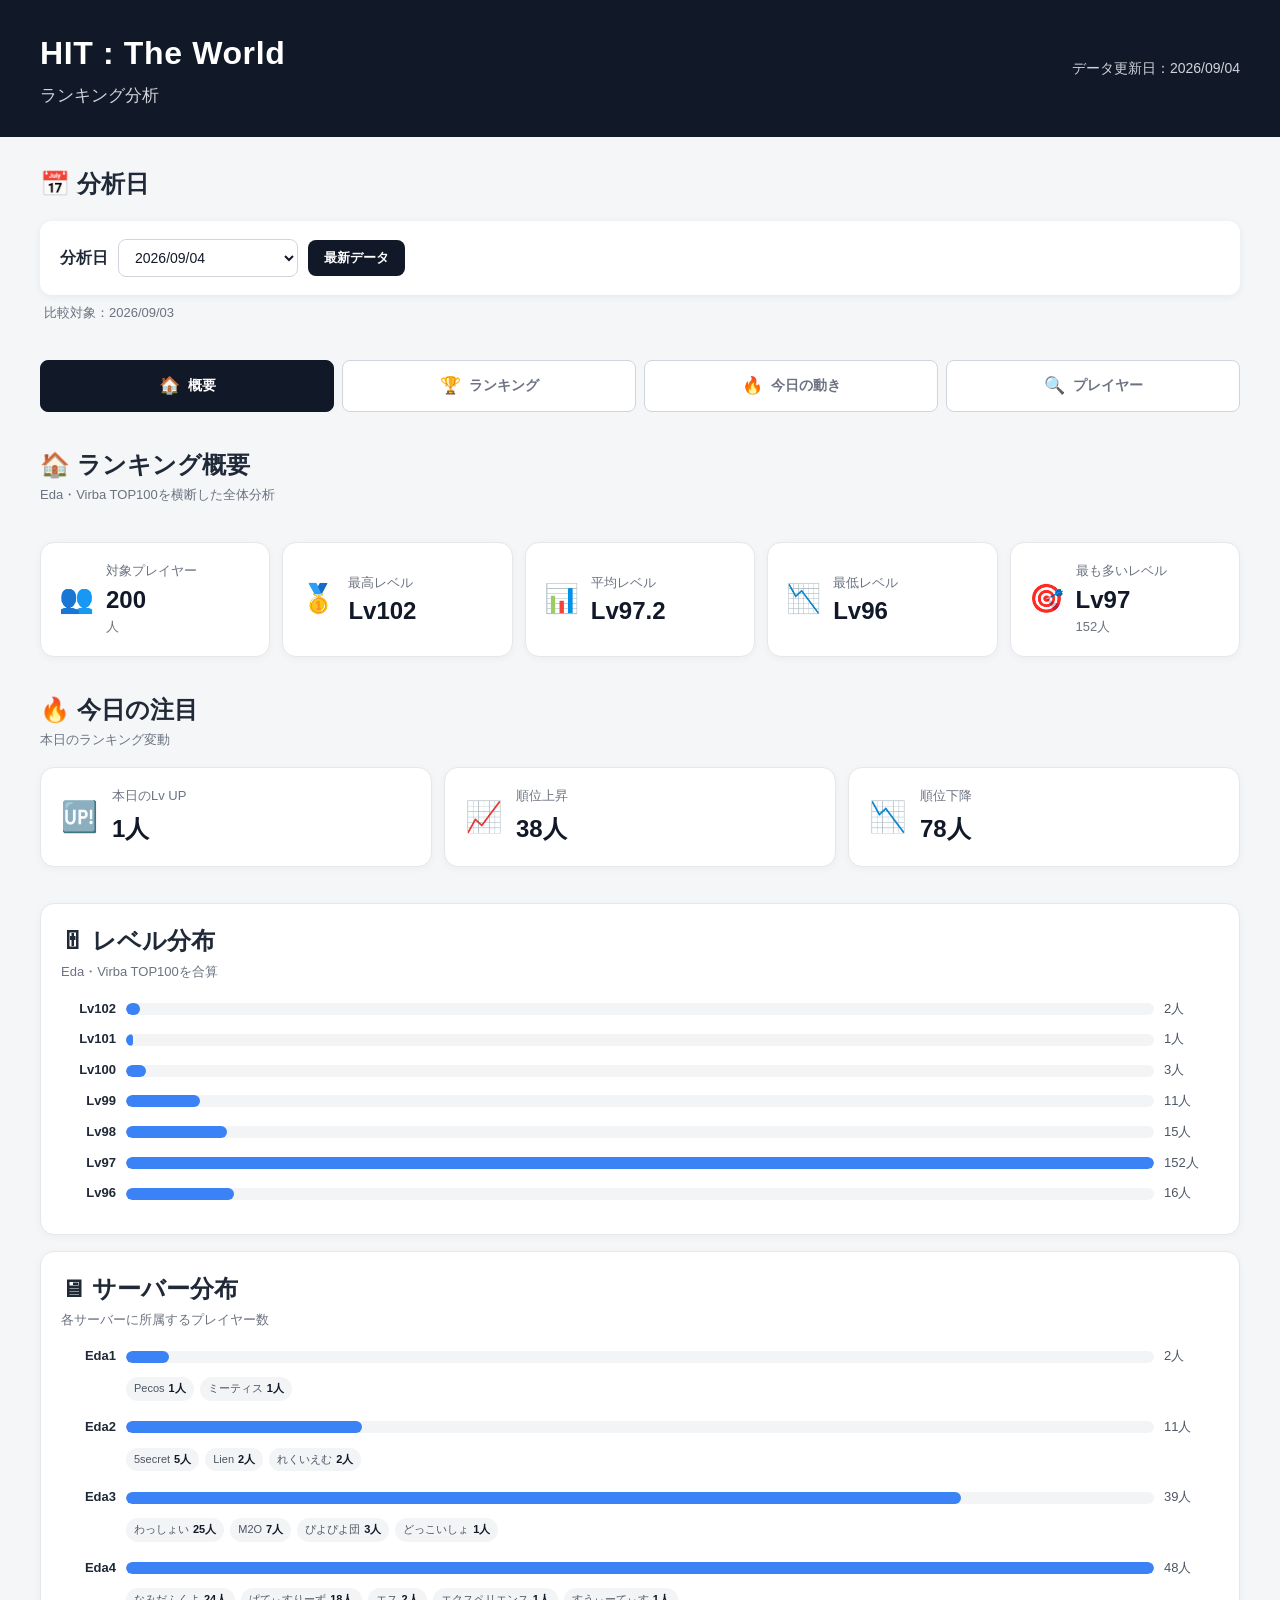
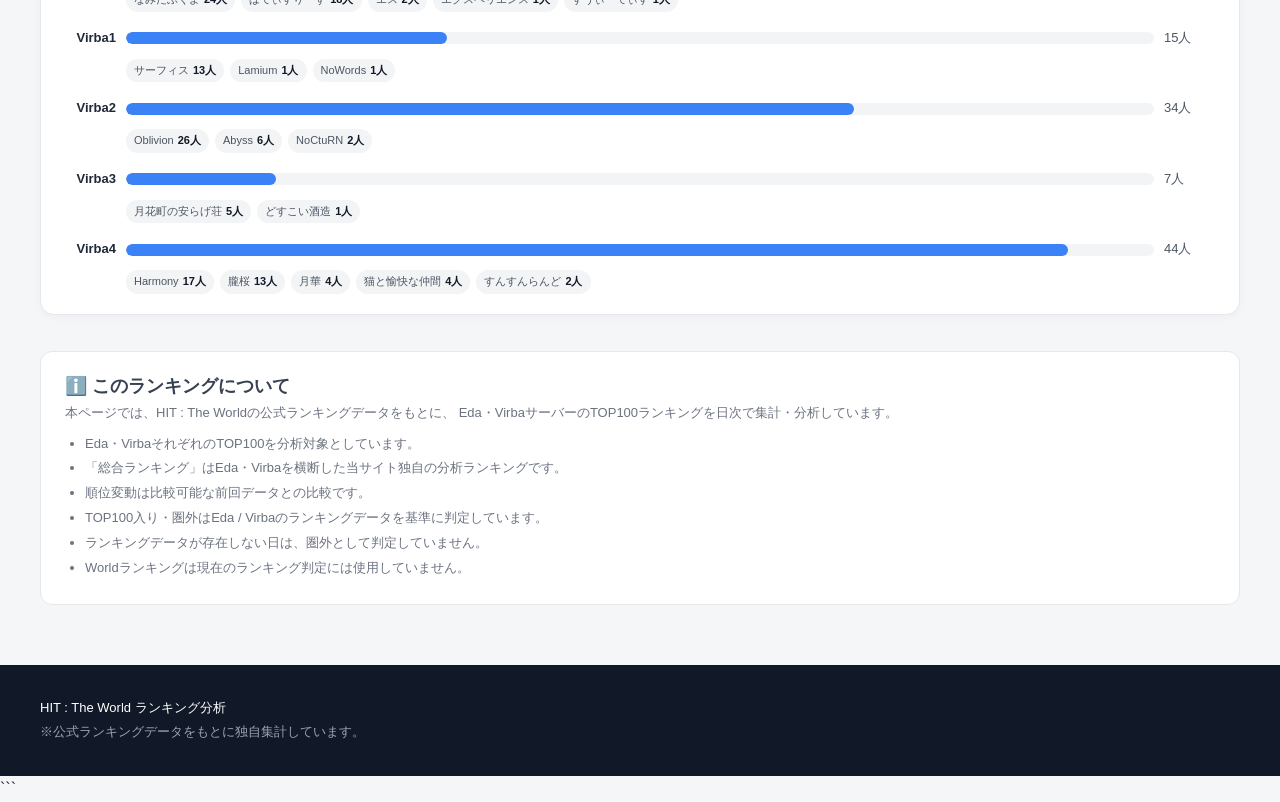
==== web/index.html @ 052e88a3 "Initial commit - HIT Ranking analysis" ====
<!DOCTYPE html>
<html lang="ja">

<head>

    <meta charset="UTF-8">

    <meta
        name="viewport"
        content="width=device-width, initial-scale=1.0"
    >

    <title>
        HIT : The World ランキング分析
    </title>


    <meta
        name="description"
        content="HIT : The WorldのEda・Virbaサーバーランキングを毎日分析。ランキング、順位変動、TOP100入り、圏外、レベルアップ、ギルド変更、プレイヤー履歴などを確認できます。"
    >


    <meta
        name="theme-color"
        content="#111827"
    >


    <link
        rel="stylesheet"
        href="style.css?v=8"
    >

</head>


<body>


<!-- =========================================================
     HEADER
========================================================= -->

<header class="site-header">

    <div class="container">

        <div class="header-title">

            <div>

                <h1>
                    HIT : The World
                </h1>

                <p>
                    ランキング分析
                </p>

            </div>

        </div>


        <div class="header-info">

            <span id="update-date">
                データ読み込み中...
            </span>

        </div>

    </div>

</header>



<!-- =========================================================
     MAIN
========================================================= -->

<main class="container">


    <!-- =====================================================
         DATE SELECTOR
    ====================================================== -->

    <section class="date-section">

        <div class="section-heading">

            <div>

                <h2>
                    📅 分析日
                </h2>

            </div>

        </div>


        <div class="date-selector">

            <label for="history-date">
                分析日
            </label>


            <select
                id="history-date"
            >

                <option value="">
                    読み込み中...
                </option>

            </select>


            <button
                id="latest-button"
                type="button"
            >
                最新データ
            </button>

        </div>


        <p
            id="comparison-date"
            class="comparison-date"
        >
            -
        </p>

    </section>



    <!-- =====================================================
         MAIN NAVIGATION
    ====================================================== -->

    <nav
        class="main-tabs"
        aria-label="メインメニュー"
    >

        <button
            type="button"
            class="main-tab active"
            data-page="dashboard"
        >

            <span class="main-tab-icon">
                🏠
            </span>

            <span class="main-tab-label">
                概要
            </span>

        </button>


        <button
            type="button"
            class="main-tab"
            data-page="ranking"
        >

            <span class="main-tab-icon">
                🏆
            </span>

            <span class="main-tab-label">
                ランキング
            </span>

        </button>


        <button
            type="button"
            class="main-tab"
            data-page="today"
        >

            <span class="main-tab-icon">
                🔥
            </span>

            <span class="main-tab-label">
                今日の動き
            </span>

        </button>


        <button
            type="button"
            class="main-tab"
            data-page="player"
        >

            <span class="main-tab-icon">
                🔍
            </span>

            <span class="main-tab-label">
                プレイヤー
            </span>

        </button>

    </nav>



    <!-- =====================================================
         PAGE : DASHBOARD
    ====================================================== -->

    <div
        id="page-dashboard"
        class="main-page active"
    >


        <!-- =================================================
             DASHBOARD INTRO
        ================================================== -->

        <section>

            <div class="section-heading">

                <div>

                    <h2>
                        🏠 ランキング概要
                    </h2>

                    <p>
                        Eda・Virba TOP100を横断した全体分析
                    </p>

                </div>

            </div>

        </section>



        <!-- =================================================
             OVERVIEW
        ================================================== -->

        <section>

            <div class="dashboard-overview-grid">


                <div class="dashboard-stat-card">

                    <div class="dashboard-stat-icon">
                        👥
                    </div>


                    <div class="dashboard-stat-info">

                        <div class="dashboard-stat-label">
                            対象プレイヤー
                        </div>


                        <div
                            id="dashboard-player-count"
                            class="dashboard-stat-value"
                        >
                            -
                        </div>


                        <div class="dashboard-stat-unit">
                            人
                        </div>

                    </div>

                </div>



                <div class="dashboard-stat-card">

                    <div class="dashboard-stat-icon">
                        🥇
                    </div>


                    <div class="dashboard-stat-info">

                        <div class="dashboard-stat-label">
                            最高レベル
                        </div>


                        <div
                            id="dashboard-max-level"
                            class="dashboard-stat-value"
                        >
                            -
                        </div>

                    </div>

                </div>



                <div class="dashboard-stat-card">

                    <div class="dashboard-stat-icon">
                        📊
                    </div>


                    <div class="dashboard-stat-info">

                        <div class="dashboard-stat-label">
                            平均レベル
                        </div>


                        <div
                            id="dashboard-average-level"
                            class="dashboard-stat-value"
                        >
                            -
                        </div>

                    </div>

                </div>



                <div class="dashboard-stat-card">

                    <div class="dashboard-stat-icon">
                        📉
                    </div>


                    <div class="dashboard-stat-info">

                        <div class="dashboard-stat-label">
                            最低レベル
                        </div>


                        <div
                            id="dashboard-min-level"
                            class="dashboard-stat-value"
                        >
                            -
                        </div>

                    </div>

                </div>



                <div class="dashboard-stat-card">

                    <div class="dashboard-stat-icon">
                        🎯
                    </div>


                    <div class="dashboard-stat-info">

                        <div class="dashboard-stat-label">
                            最も多いレベル
                        </div>


                        <div
                            id="dashboard-mode-level"
                            class="dashboard-stat-value"
                        >
                            -
                        </div>


                        <div
                            id="dashboard-mode-level-count"
                            class="dashboard-stat-unit"
                        >
                            -
                        </div>

                    </div>

                </div>


            </div>

        </section>



        <!-- =================================================
             TODAY HIGHLIGHTS
        ================================================== -->

        <section>

            <div class="section-heading">

                <div>

                    <h2>
                        🔥 今日の注目
                    </h2>

                    <p>
                        本日のランキング変動
                    </p>

                </div>

            </div>


            <div
                id="dashboard-highlights"
                class="dashboard-highlights"
            >

                <div class="loading">
                    データ読み込み中...
                </div>

            </div>

        </section>



        <!-- =================================================
             DASHBOARD ANALYSIS GRID
        ================================================== -->

        <section>

            <div class="dashboard-analysis-grid">


                <!-- =========================================
                     LEVEL DISTRIBUTION
                ========================================== -->

                <div class="dashboard-analysis-card">

                    <div class="section-heading">

                        <div>

                            <h2>
                                🎚 レベル分布
                            </h2>

                            <p>
                                Eda・Virba TOP100を合算
                            </p>

                        </div>

                    </div>


                    <div
                        id="dashboard-level-distribution"
                        class="dashboard-distribution"
                    >

                        <div class="loading">
                            データ読み込み中...
                        </div>

                    </div>

                </div>



                <!-- =========================================
                     SERVER DISTRIBUTION
                ========================================== -->

                <div class="dashboard-analysis-card">

                    <div class="section-heading">

                        <div>

                            <h2>
                                🖥 サーバー分布
                            </h2>

                            <p>
                                各サーバーに所属するプレイヤー数
                            </p>

                        </div>

                    </div>


                    <div
                        id="dashboard-server-distribution"
                        class="dashboard-distribution"
                    >

                        <div class="loading">
                            データ読み込み中...
                        </div>

                    </div>

                </div>


            </div>

        </section>





        <!-- =================================================
             ABOUT
        ================================================== -->

        <section>

            <div class="information-panel">

                <h2>
                    ℹ️ このランキングについて
                </h2>


                <p>
                    本ページでは、HIT : The Worldの公式ランキングデータをもとに、
                    Eda・VirbaサーバーのTOP100ランキングを日次で集計・分析しています。
                </p>


                <ul>

                    <li>
                        Eda・VirbaそれぞれのTOP100を分析対象としています。
                    </li>


                    <li>
                        「総合ランキング」はEda・Virbaを横断した当サイト独自の分析ランキングです。
                    </li>


                    <li>
                        順位変動は比較可能な前回データとの比較です。
                    </li>


                    <li>
                        TOP100入り・圏外はEda / Virbaのランキングデータを基準に判定しています。
                    </li>


                    <li>
                        ランキングデータが存在しない日は、圏外として判定していません。
                    </li>


                    <li>
                        Worldランキングは現在のランキング判定には使用していません。
                    </li>

                </ul>

            </div>

        </section>


    </div>
    <!-- /page-dashboard -->



    <!-- =====================================================
         PAGE : RANKING
    ====================================================== -->

    <div
        id="page-ranking"
        class="main-page"
    >


        <!-- TITLE -->

        <section>

            <div class="section-heading">

                <div>

                    <h2>
                        🏆 ランキング
                    </h2>


                    <p>
                        Eda・Virbaのランキングを比較・分析
                    </p>

                </div>

            </div>

        </section>



        <!-- RANKING TABS -->

        <section>

            <div class="ranking-tabs">

                <div class="ranking-tab-row ranking-tab-row-main">

                    <button
                        class="ranking-tab active"
                        data-group="Combined"
                    >
                        総合
                    </button>

                    <button
                        class="ranking-tab"
                        data-group="Eda"
                    >
                        Eda
                    </button>

                    <button
                        class="ranking-tab"
                        data-group="Virba"
                    >
                        Virba
                    </button>

                </div>


                <div class="ranking-tab-row">

                    <button
                        class="ranking-tab"
                        data-group="Eda1"
                    >
                        Eda1
                    </button>

                    <button
                        class="ranking-tab"
                        data-group="Eda2"
                    >
                        Eda2
                    </button>

                    <button
                        class="ranking-tab"
                        data-group="Eda3"
                    >
                        Eda3
                    </button>

                    <button
                        class="ranking-tab"
                        data-group="Eda4"
                    >
                        Eda4
                    </button>

                </div>


                <div class="ranking-tab-row">

                    <button
                        class="ranking-tab"
                        data-group="Virba1"
                    >
                        Virba1
                    </button>

                    <button
                        class="ranking-tab"
                        data-group="Virba2"
                    >
                        Virba2
                    </button>

                    <button
                        class="ranking-tab"
                        data-group="Virba3"
                    >
                        Virba3
                    </button>

                    <button
                        class="ranking-tab"
                        data-group="Virba4"
                    >
                        Virba4
                    </button>

                </div>

            </div>

        </section>



        <!-- DESCRIPTION -->

        <section>

            <div
                id="combined-ranking-description"
                class="ranking-description"
            >

                <p>
                    Eda・VirbaのTOP100を合算した、
                    このサイト独自の分析ランキングです。
                </p>


                <p class="ranking-note">
                    ※公式ランキングの総合順位ではありません。
                </p>

            </div>

        </section>



        <!-- RANKING TABLE -->

        <section>

            <div class="panel ranking-panel">


                <div class="ranking-header">

                    <div>

                        <strong id="ranking-group-name">
                            総合
                        </strong>


                        <span>
                            TOP200
                        </span>

                    </div>


                    <div id="ranking-total">
                        200人
                    </div>

                </div>



                <div
                    id="current-ranking-list"
                    class="ranking-list"
                >

                    <div class="loading">
                        データ読み込み中...
                    </div>

                </div>


            </div>

        </section>


    </div>
    <!-- /page-ranking -->



    <!-- =====================================================
         PAGE : TODAY
    ====================================================== -->

    <div
        id="page-today"
        class="main-page"
    >


        <!-- TITLE -->

        <section>

            <div class="section-heading">

                <div>

                    <h2>
                        🔥 今日の動き
                    </h2>


                    <p>
                        前回の比較可能なランキングから変化したプレイヤー
                    </p>

                </div>

            </div>

        </section>



        <!-- TODAY FILTER -->

        <section>

            <div class="ranking-tabs today-filter-section">


                <!-- ALL / EDA / VIRBA -->

                <div class="ranking-tab-row today-filter-row">

                    <button
                        type="button"
                        class="today-filter active"
                        data-today-group="All"
                    >
                        すべて
                    </button>

                    <button
                        type="button"
                        class="today-filter"
                        data-today-group="Eda"
                    >
                        Eda
                    </button>

                    <button
                        type="button"
                        class="today-filter"
                        data-today-group="Virba"
                    >
                        Virba
                    </button>

                </div>


                <!-- EDA1 - EDA4 -->

                <div class="ranking-tab-row today-filter-row">

                    <button
                        type="button"
                        class="today-filter"
                        data-today-group="Eda1"
                    >
                        Eda1
                    </button>

                    <button
                        type="button"
                        class="today-filter"
                        data-today-group="Eda2"
                    >
                        Eda2
                    </button>

                    <button
                        type="button"
                        class="today-filter"
                        data-today-group="Eda3"
                    >
                        Eda3
                    </button>

                    <button
                        type="button"
                        class="today-filter"
                        data-today-group="Eda4"
                    >
                        Eda4
                    </button>

                </div>


                <!-- VIRBA1 - VIRBA4 -->

                <div class="ranking-tab-row today-filter-row">

                    <button
                        type="button"
                        class="today-filter"
                        data-today-group="Virba1"
                    >
                        Virba1
                    </button>

                    <button
                        type="button"
                        class="today-filter"
                        data-today-group="Virba2"
                    >
                        Virba2
                    </button>

                    <button
                        type="button"
                        class="today-filter"
                        data-today-group="Virba3"
                    >
                        Virba3
                    </button>

                    <button
                        type="button"
                        class="today-filter"
                        data-today-group="Virba4"
                    >
                        Virba4
                    </button>

                </div>


            </div>

        </section>



        <!-- EVENT SUMMARY -->

        <section>

            <div class="event-cards">


                <!-- TOP100 ENTRY -->

                <div class="event-card event-entry">

                    <div class="event-icon">
                        🆕
                    </div>


                    <div class="event-info">

                        <div class="event-label">
                            TOP100入り
                        </div>


                        <div
                            class="event-value"
                            id="event-entry"
                        >
                            -
                        </div>


                        <div class="event-unit">
                            人
                        </div>

                    </div>

                </div>



                <!-- TOP100 EXIT -->

                <div class="event-card event-exit">

                    <div class="event-icon">
                        🚪
                    </div>


                    <div class="event-info">

                        <div class="event-label">
                            圏外
                        </div>


                        <div
                            class="event-value"
                            id="event-exit"
                        >
                            -
                        </div>


                        <div class="event-unit">
                            人
                        </div>

                    </div>

                </div>



                <!-- RANK UP -->

                <div class="event-card event-rank-up">

                    <div class="event-icon">
                        📈
                    </div>


                    <div class="event-info">

                        <div class="event-label">
                            順位上昇
                        </div>


                        <div
                            class="event-value"
                            id="event-rank-up"
                        >
                            -
                        </div>


                        <div class="event-unit">
                            人
                        </div>

                    </div>

                </div>



                <!-- RANK DOWN -->

                <div class="event-card event-rank-down">

                    <div class="event-icon">
                        📉
                    </div>


                    <div class="event-info">

                        <div class="event-label">
                            順位下降
                        </div>


                        <div
                            class="event-value"
                            id="event-rank-down"
                        >
                            -
                        </div>


                        <div class="event-unit">
                            人
                        </div>

                    </div>

                </div>



                <!-- LEVEL UP -->

                <div class="event-card event-level-up">

                    <div class="event-icon">
                        🆙
                    </div>


                    <div class="event-info">

                        <div class="event-label">
                            レベルアップ
                        </div>


                        <div
                            class="event-value"
                            id="event-level-up"
                        >
                            -
                        </div>


                        <div class="event-unit">
                            人
                        </div>

                    </div>

                </div>



                <!-- GUILD CHANGE -->

                <div class="event-card event-guild">

                    <div class="event-icon">
                        ⚔️
                    </div>


                    <div class="event-info">

                        <div class="event-label">
                            ギルド変更
                        </div>


                        <div
                            class="event-value"
                            id="event-guild-change"
                        >
                            -
                        </div>


                        <div class="event-unit">
                            人
                        </div>

                    </div>

                </div>


            </div>

        </section>



        <!-- RANK UP / DOWN -->

        <section>

            <div class="two-column">


                <!-- RANK UP -->

                <div>

                    <div class="section-heading section-heading-with-badge">

                        <div>

                            <h2>
                                📈 急上昇ランキング
                            </h2>


                            <p>
                                本日の順位上昇幅 TOP10
                            </p>

                        </div>


                        <span class="section-badge badge-up">
                            RANK UP
                        </span>

                    </div>


                    <div class="panel">

                        <div
                            id="rank-up-list"
                            class="change-list"
                        >

                            <div class="loading">
                                データ読み込み中...
                            </div>

                        </div>

                    </div>

                </div>



                <!-- RANK DOWN -->

                <div>

                    <div class="section-heading section-heading-with-badge">

                        <div>

                            <h2>
                                📉 急下降ランキング
                            </h2>


                            <p>
                                本日の順位下降幅 TOP10
                            </p>

                        </div>


                        <span class="section-badge badge-down">
                            RANK DOWN
                        </span>

                    </div>


                    <div class="panel">

                        <div
                            id="rank-down-list"
                            class="change-list"
                        >

                            <div class="loading">
                                データ読み込み中...
                            </div>

                        </div>

                    </div>

                </div>


            </div>

        </section>



        <!-- ENTRY / EXIT -->

        <section>

            <div class="two-column">


                <!-- ENTRY -->

                <div>

                    <div class="section-heading section-heading-with-badge">

                        <div>

                            <h2>
                                🆕 TOP100入り
                            </h2>


                            <p>
                                新しくTOP100に入ったプレイヤー
                            </p>

                        </div>


                        <span class="section-badge badge-entry">
                            ENTRY
                        </span>

                    </div>


                    <div class="panel">

                        <div
                            id="entry-list"
                            class="compact-list"
                        >

                            <div class="loading">
                                データ読み込み中...
                            </div>

                        </div>

                    </div>

                </div>



                <!-- EXIT -->

                <div>

                    <div class="section-heading section-heading-with-badge">

                        <div>

                            <h2>
                                🚪 TOP100圏外
                            </h2>


                            <p>
                                TOP100から圏外になったプレイヤー
                            </p>

                        </div>


                        <span class="section-badge badge-exit">
                            OUT
                        </span>

                    </div>


                    <div class="panel">

                        <div
                            id="exit-list"
                            class="compact-list"
                        >

                            <div class="loading">
                                データ読み込み中...
                            </div>

                        </div>

                    </div>

                </div>


            </div>

        </section>



        <!-- LEVEL UP -->

        <section>

            <div class="section-heading section-heading-with-badge">

                <div>

                    <h2>
                        🆙 本日のLv UP
                    </h2>


                    <p>
                        TOP100ランキング内でレベルアップしたプレイヤー
                    </p>

                </div>


                <span class="section-badge badge-level">
                    LEVEL UP
                </span>

            </div>


            <div class="panel">

                <div
                    id="level-up-list"
                    class="level-change-list"
                >

                    <div class="loading">
                        データ読み込み中...
                    </div>

                </div>

            </div>

        </section>


    </div>
    <!-- /page-today -->



    <!-- =====================================================
         PAGE : PLAYER
    ====================================================== -->

    <div
        id="page-player"
        class="main-page"
    >


        <!-- SEARCH -->

        <section>

            <div class="section-heading">

                <div>

                    <h2>
                        🔍 プレイヤー検索
                    </h2>


                    <p>
                        キャラクター名からランキング履歴を検索できます
                    </p>

                </div>

            </div>


            <div class="player-search">


                <div class="player-search-box">

                    <input
                        type="text"
                        id="player-search-input"
                        placeholder="キャラクター名を入力..."
                        autocomplete="off"
                    >


                    <button
                        type="button"
                        id="player-search-button"
                    >
                        検索
                    </button>

                </div>


                <div
                    id="player-search-results"
                    class="player-search-results"
                ></div>


            </div>

        </section>



        <!-- GUIDE -->

        <section>

            <div class="information-panel">

                <h2>
                    🔎 プレイヤー履歴について
                </h2>


                <p>
                    検索結果のキャラクター名をクリックすると、
                    そのプレイヤーのランキング履歴を確認できます。
                </p>


                <ul>

                    <li>
                        Eda / Virbaそれぞれの順位推移
                    </li>


                    <li>
                        レベル推移
                    </li>


                    <li>
                        サーバー推移
                    </li>


                    <li>
                        ギルド推移
                    </li>


                    <li>
                        TOP100入り・圏外などのイベント履歴
                    </li>

                </ul>

            </div>

        </section>


    </div>
    <!-- /page-player -->


</main>



<!-- =========================================================
     PLAYER DETAIL MODAL
========================================================= -->

<div
    id="player-modal"
    class="player-modal"
    aria-hidden="true"
>


    <!-- Overlay -->

    <div
        id="player-modal-overlay"
        class="player-modal-overlay"
    ></div>



    <!-- Modal -->

    <div class="player-modal-content">


        <button
            type="button"
            id="player-modal-close"
            class="player-modal-close"
            aria-label="閉じる"
        >
            ×
        </button>


        <div id="player-detail">

            <div class="loading">
                データ読み込み中...
            </div>

        </div>


    </div>


</div>



<!-- =========================================================
     FOOTER
========================================================= -->

<footer class="site-footer">

    <div class="container">


        <p>
            HIT : The World ランキング分析
        </p>


        <p class="footer-note">
            ※公式ランキングデータをもとに独自集計しています。
        </p>


    </div>

</footer>



<!-- =========================================================
     SCRIPT
========================================================= -->

<script src="script.js?v=7"></script>

</body>

</html>
```
---- web/style.css ----
/* =========================================================
   HIT : The World
   Ranking Analysis - Ver.4
========================================================= */

* {
    box-sizing: border-box;
}

html {
    scroll-behavior: smooth;
}

body {
    margin: 0;
    font-family:
        "Yu Gothic",
        "Hiragino Kaku Gothic ProN",
        "Meiryo",
        sans-serif;

    background: #f4f6f8;
    color: #1f2937;
    line-height: 1.6;
}


/* =========================================================
   Common
========================================================= */

.container {
    width: min(1200px, calc(100% - 32px));
    margin: 0 auto;
}

section {
    margin: 36px 0;
}

h1,
h2,
h3,
p {
    margin-top: 0;
}

h2 {
    margin-bottom: 4px;
    font-size: 24px;
    line-height: 1.4;
}

h3 {
    margin-bottom: 12px;
}

button,
select {
    font-family: inherit;
}

.loading {
    padding: 30px 10px;
    text-align: center;
    color: #9ca3af;
}


/* =========================================================
   Header
========================================================= */

.site-header {
    background: #111827;
    color: #ffffff;
    padding: 28px 0;
}

.site-header .container {
    display: flex;
    align-items: center;
    justify-content: space-between;
    gap: 20px;
}

.header-title h1 {
    margin: 0;
    font-size: 32px;
    font-weight: 800;
    letter-spacing: 0.02em;
}

.header-title p {
    margin: 3px 0 0;
    font-size: 17px;
    color: #d1d5db;
}

.header-info {
    text-align: right;
    font-size: 14px;
    color: #d1d5db;
}


/* =========================================================
   Section Heading
========================================================= */

.section-heading {
    display: flex;
    align-items: flex-end;
    justify-content: space-between;
    gap: 20px;
    margin-bottom: 16px;
}

.section-heading p {
    margin: 0;
    color: #6b7280;
    font-size: 13px;
}

.section-heading-with-badge {
    align-items: center;
}


/* =========================================================
   Date Selector
========================================================= */

.date-section {
    margin-top: 30px;
}

.date-selector {
    display: flex;
    align-items: center;
    gap: 10px;
    padding: 18px 20px;
    background: #ffffff;
    border-radius: 12px;
    box-shadow: 0 2px 8px rgba(0, 0, 0, 0.06);
}

.date-selector label {
    font-weight: 700;
    white-space: nowrap;
}

.date-selector select {
    min-width: 180px;
    padding: 9px 34px 9px 12px;

    border: 1px solid #d1d5db;
    border-radius: 8px;
    background: #ffffff;
    color: #111827;

    font-size: 14px;
    cursor: pointer;
}

.date-selector select:focus {
    outline: none;
    border-color: #2563eb;
    box-shadow: 0 0 0 3px rgba(37, 99, 235, 0.12);
}

#latest-button {
    padding: 9px 16px;

    border: 0;
    border-radius: 8px;

    background: #111827;
    color: #ffffff;

    font-size: 13px;
    font-weight: 700;

    cursor: pointer;
    transition: opacity 0.15s ease;
}

#latest-button:hover {
    opacity: 0.85;
}

.comparison-date {
    margin: 8px 4px 0;
    color: #6b7280;
    font-size: 13px;
}


/* =========================================================
   Event Cards
========================================================= */

.event-cards {
    display: grid;
    grid-template-columns: repeat(6, 1fr);
    gap: 14px;
}

.event-card {
    display: flex;
    align-items: center;
    gap: 12px;

    min-height: 110px;
    padding: 18px;

    background: #ffffff;
    border-radius: 12px;

    box-shadow: 0 2px 8px rgba(0, 0, 0, 0.06);

    border-top: 4px solid #d1d5db;
}

.event-icon {
    display: flex;
    align-items: center;
    justify-content: center;

    width: 42px;
    height: 42px;

    flex: 0 0 42px;

    border-radius: 50%;
    background: #f3f4f6;

    font-size: 20px;
}

.event-info {
    min-width: 0;
}

.event-label {
    color: #6b7280;
    font-size: 12px;
    font-weight: 600;
}

.event-value {
    margin-top: 2px;
    font-size: 27px;
    font-weight: 800;
    line-height: 1.1;
}

.event-unit {
    margin-top: 2px;
    color: #9ca3af;
    font-size: 11px;
}


/* Event colors */

.event-entry {
    border-top-color: #10b981;
}

.event-entry .event-icon {
    background: #ecfdf5;
}

.event-exit {
    border-top-color: #ef4444;
}

.event-exit .event-icon {
    background: #fef2f2;
}

.event-rank-up {
    border-top-color: #2563eb;
}

.event-rank-up .event-icon {
    background: #eff6ff;
}

.event-rank-down {
    border-top-color: #f97316;
}

.event-rank-down .event-icon {
    background: #fff7ed;
}

.event-level-up {
    border-top-color: #8b5cf6;
}

.event-level-up .event-icon {
    background: #f5f3ff;
}

.event-guild {
    border-top-color: #64748b;
}

.event-guild .event-icon {
    background: #f8fafc;
}


/* =========================================================
   Panel
========================================================= */

.panel {
    background: #ffffff;
    border-radius: 12px;
    padding: 20px;

    box-shadow: 0 2px 8px rgba(0, 0, 0, 0.06);
}


/* =========================================================
   Section Badges
========================================================= */

.section-badge {
    display: inline-flex;
    align-items: center;

    padding: 5px 10px;

    border-radius: 999px;

    font-size: 11px;
    font-weight: 800;
    letter-spacing: 0.04em;

    white-space: nowrap;
}

.badge-up {
    background: #eff6ff;
    color: #2563eb;
}

.badge-down {
    background: #fff7ed;
    color: #ea580c;
}

.badge-entry {
    background: #ecfdf5;
    color: #059669;
}

.badge-exit {
    background: #fef2f2;
    color: #dc2626;
}

.badge-level {
    background: #f5f3ff;
    color: #7c3aed;
}


/* =========================================================
   Rank Change List
========================================================= */

.change-list {
    display: flex;
    flex-direction: column;
}

.change-row {
    display: grid;
    grid-template-columns: 42px 1fr auto;
    align-items: center;
    gap: 14px;

    padding: 11px 4px;

    border-bottom: 1px solid #eef0f2;
}

.change-row:last-child {
    border-bottom: 0;
}

.change-rank {
    display: flex;
    align-items: center;
    justify-content: center;

    width: 32px;
    height: 32px;

    border-radius: 8px;

    background: #f3f4f6;

    font-size: 13px;
    font-weight: 800;
    color: #6b7280;
}

.change-player {
    min-width: 0;
}

.change-character {
    overflow: hidden;
    text-overflow: ellipsis;
    white-space: nowrap;

    font-weight: 700;
}

.change-meta {
    margin-top: 1px;

    color: #9ca3af;
    font-size: 12px;
}

.change-rank-value {
    text-align: right;
    white-space: nowrap;
}

.old-rank {
    color: #9ca3af;
    font-size: 13px;
}

.rank-arrow {
    margin: 0 5px;
    color: #9ca3af;
}

.new-rank {
    font-weight: 800;
}

.rank-difference {
    margin-left: 8px;

    font-size: 13px;
    font-weight: 800;
}

.rank-difference.up {
    color: #2563eb;
}

.rank-difference.down {
    color: #ea580c;
}


/* =========================================================
   Entry / Exit Lists
========================================================= */

.two-column {
    display: grid;
    grid-template-columns: 1fr 1fr;
    gap: 24px;
}

.compact-list {
    display: flex;
    flex-direction: column;
}

.compact-row {
    display: grid;
    grid-template-columns: 34px 1fr auto;
    align-items: center;
    gap: 10px;

    padding: 9px 2px;

    border-bottom: 1px solid #eef0f2;
}

.compact-row:last-child {
    border-bottom: 0;
}

.compact-number {
    font-size: 12px;
    font-weight: 700;
    color: #9ca3af;
}

.compact-character {
    overflow: hidden;
    text-overflow: ellipsis;
    white-space: nowrap;

    font-size: 14px;
    font-weight: 700;
}

.compact-meta {
    color: #6b7280;
    font-size: 12px;
    white-space: nowrap;
}

.first-observation {
    display: inline-block;

    margin-left: 6px;
    padding: 1px 5px;

    border-radius: 4px;

    background: #fef3c7;
    color: #92400e;

    font-size: 10px;
    font-weight: 800;
}


/* =========================================================
   Level Change
========================================================= */

.level-change-list {
    display: flex;
    flex-direction: column;
}

.level-change-row {
    display: grid;
    grid-template-columns: 42px 1fr auto;
    align-items: center;
    gap: 14px;

    padding: 11px 4px;

    border-bottom: 1px solid #eef0f2;
}

.level-change-row:last-child {
    border-bottom: 0;
}

.level-change-number {
    display: flex;
    align-items: center;
    justify-content: center;

    width: 32px;
    height: 32px;

    border-radius: 8px;

    background: #f5f3ff;
    color: #7c3aed;

    font-size: 13px;
    font-weight: 800;
}

.level-change-character {
    font-weight: 700;
}

.level-change-meta {
    color: #9ca3af;
    font-size: 12px;
}

.level-values {
    white-space: nowrap;
    text-align: right;
}

.old-level {
    color: #9ca3af;
}

.level-arrow {
    margin: 0 5px;
    color: #9ca3af;
}

.new-level {
    color: #7c3aed;
    font-weight: 800;
}

.level-difference {
    margin-left: 7px;
    color: #7c3aed;
    font-size: 12px;
    font-weight: 800;
}


/* =========================================================
   Ranking Tabs
========================================================= */

.ranking-tabs {
    display: flex;
    gap: 8px;

    margin-bottom: 12px;
}

.ranking-tab {
    min-width: 130px;

    padding: 11px 20px;

    border: 1px solid #d1d5db;
    border-radius: 8px;

    background: #ffffff;
    color: #6b7280;

    font-size: 14px;
    font-weight: 700;

    cursor: pointer;

    transition:
        background 0.15s ease,
        color 0.15s ease,
        border-color 0.15s ease;
}

.ranking-tab:hover {
    border-color: #9ca3af;
}

.ranking-tab.active {
    border-color: #111827;
    background: #111827;
    color: #ffffff;
}

.ranking-tab span {
    display: inline-block;

    margin-left: 5px;

    font-size: 11px;
    opacity: 0.7;
}


/* =========================================================
   Ranking Panel
========================================================= */

.ranking-panel {
    padding: 0;
    overflow: hidden;
}

.ranking-header {
    display: flex;
    justify-content: space-between;
    align-items: center;

    padding: 16px 20px;

    border-bottom: 1px solid #e5e7eb;

    background: #f9fafb;
}

.ranking-header strong {
    font-size: 18px;
}

.ranking-header span {
    margin-left: 6px;
    color: #9ca3af;
    font-size: 12px;
}

#ranking-total {
    color: #6b7280;
    font-size: 13px;
}


/* Ranking list */

.ranking-list {
    width: 100%;
}

.ranking-row {
    display: grid;

    grid-template-columns:
        52px
        minmax(170px, 1.5fr)
        70px
        90px
        minmax(120px, 1fr)
        minmax(120px, 1fr);

    align-items: center;

    min-height: 54px;

    padding: 0 20px;

    border-bottom: 1px solid #eef0f2;
}

.ranking-row:last-child {
    border-bottom: 0;
}

.ranking-row:hover {
    background: #f9fafb;
}

.ranking-number {
    font-size: 13px;
    font-weight: 800;
    color: #6b7280;
}

.ranking-number.top-three {
    color: #111827;
    font-size: 15px;
}

.ranking-character {
    overflow: hidden;
    text-overflow: ellipsis;
    white-space: nowrap;

    font-weight: 700;
}

.ranking-level {
    font-weight: 700;
}

.ranking-server {
    color: #4b5563;
    font-size: 13px;
}

.ranking-guild {
    overflow: hidden;
    text-overflow: ellipsis;
    white-space: nowrap;

    color: #6b7280;
    font-size: 13px;
}


/* Ranking header row */

.ranking-table-header {
    display: grid;

    grid-template-columns:
        52px
        minmax(170px, 1.5fr)
        70px
        90px
        minmax(120px, 1fr)
        minmax(120px, 1fr);

    padding: 9px 20px;

    background: #f3f4f6;

    color: #6b7280;

    font-size: 11px;
    font-weight: 700;
}

.ranking-table-header > div {
    overflow: hidden;
    text-overflow: ellipsis;
    white-space: nowrap;
}


/* =========================================================
   Statistics
========================================================= */

.stats-block {
    margin-top: 28px;
}

.stats-title {
    margin-bottom: 12px;
}

.stats-title h3 {
    margin: 0;
    font-size: 18px;
}

.stats-two-column {
    display: grid;
    grid-template-columns: 1fr 1fr;
    gap: 24px;
}

.stats-group-title {
    margin-bottom: 16px;

    font-size: 16px;
    font-weight: 800;
}


/* =========================================================
   Distribution
========================================================= */

.distribution-list {
    display: flex;
    flex-direction: column;
}

.distribution-row {
    display: grid;

    grid-template-columns: 60px 1fr 55px;

    align-items: center;

    gap: 10px;

    margin-bottom: 9px;
}

.distribution-row:last-child {
    margin-bottom: 0;
}

.distribution-label {
    font-size: 13px;
    font-weight: 700;
}

.distribution-bar-container {
    height: 22px;

    overflow: hidden;

    border-radius: 4px;

    background: #e5e7eb;
}

.distribution-bar {
    height: 100%;

    border-radius: 4px;

    background: #3b82f6;
}

.distribution-count {
    text-align: right;

    color: #4b5563;

    font-size: 12px;
    font-weight: 700;

    white-space: nowrap;
}


/* Server distribution */

#server-distribution-eda .distribution-bar {
    background: #10b981;
}

#server-distribution-virba .distribution-bar {
    background: #8b5cf6;
}


/* =========================================================
   Guild Distribution
========================================================= */

.guild-list {
    display: flex;
    flex-direction: column;
}

.guild-row {
    display: grid;

    grid-template-columns:
        42px
        minmax(130px, 190px)
        1fr
        60px;

    align-items: center;

    gap: 10px;

    min-height: 44px;

    border-bottom: 1px solid #eef0f2;
}

.guild-row:last-child {
    border-bottom: 0;
}

.guild-rank {
    font-weight: 800;
    color: #6b7280;
}

.guild-name {
    overflow: hidden;
    text-overflow: ellipsis;
    white-space: nowrap;

    font-size: 13px;
    font-weight: 700;
}

.guild-bar-container {
    height: 22px;

    overflow: hidden;

    border-radius: 4px;

    background: #e5e7eb;
}

.guild-bar {
    height: 100%;

    border-radius: 4px;

    background: #8b5cf6;
}

.guild-count {
    text-align: right;

    color: #4b5563;

    font-size: 12px;
    font-weight: 700;

    white-space: nowrap;
}


/* =========================================================
   Information Panel
========================================================= */

.information-panel {
    padding: 22px 24px;

    border: 1px solid #e5e7eb;
    border-radius: 12px;

    background: #ffffff;

    color: #6b7280;

    font-size: 13px;
}

.information-panel h2 {
    color: #374151;
    font-size: 18px;
}

.information-panel p {
    margin-bottom: 10px;
}

.information-panel ul {
    margin: 0;
    padding-left: 20px;
}

.information-panel li {
    margin: 4px 0;
}


/* =========================================================
   Footer
========================================================= */

.site-footer {
    margin-top: 60px;

    padding: 30px 0;

    background: #111827;
    color: #ffffff;

    font-size: 13px;
}

.site-footer p {
    margin: 3px 0;
}

.footer-note {
    color: #9ca3af;
}


/* =========================================================
   Responsive - Tablet
========================================================= */

@media (max-width: 1050px) {

    .event-cards {
        grid-template-columns: repeat(3, 1fr);
    }

    .ranking-row,
    .ranking-table-header {
        grid-template-columns:
            45px
            minmax(150px, 1.5fr)
            60px
            80px
            minmax(100px, 1fr)
            minmax(100px, 1fr);
    }

}


/* =========================================================
   Responsive - Mobile
========================================================= */

@media (max-width: 760px) {

    .container {
        width: min(100% - 20px, 1200px);
    }

    section {
        margin: 28px 0;
    }


    /* Header */

    .site-header {
        padding: 22px 0;
    }

    .site-header .container {
        display: block;
    }

    .header-title h1 {
        font-size: 25px;
    }

    .header-title p {
        font-size: 15px;
    }

    .header-info {
        margin-top: 8px;
        text-align: left;
        font-size: 12px;
    }


    /* Section */

    h2 {
        font-size: 20px;
    }

    .section-heading {
        display: block;
    }

    .section-heading p {
        margin-top: 3px;
    }

    .section-heading-with-badge {
        display: flex;
        align-items: center;
    }


    /* Date */

    .date-selector {
        flex-wrap: wrap;
        padding: 15px;
    }

    .date-selector label {
        width: 100%;
    }

    .date-selector select {
        flex: 1;
        min-width: 0;
    }


    /* Event */

    .event-cards {
        grid-template-columns: repeat(2, 1fr);
        gap: 10px;
    }

    .event-card {
        min-height: 92px;
        padding: 14px;
        gap: 9px;
    }

    .event-icon {
        width: 36px;
        height: 36px;
        flex-basis: 36px;
        font-size: 17px;
    }

    .event-value {
        font-size: 23px;
    }


    /* Two columns */

    .two-column,
    .stats-two-column {
        grid-template-columns: 1fr;
        gap: 24px;
    }


    /* Change rows */

    .change-row {
        grid-template-columns: 34px 1fr;
        gap: 9px;
    }

    .change-rank-value {
        grid-column: 2;
        text-align: left;
        margin-top: -5px;
        padding-bottom: 4px;
    }


    /* Compact list */

    .compact-row {
        grid-template-columns: 28px 1fr;
        gap: 8px;
    }

    .compact-meta {
        grid-column: 2;
    }


    /* Level */

    .level-change-row {
        grid-template-columns: 34px 1fr;
        gap: 9px;
    }

    .level-values {
        grid-column: 2;
        text-align: left;
        margin-top: -5px;
        padding-bottom: 4px;
    }


    /* Ranking tabs */

    .ranking-tabs {
        width: 100%;
    }

    .ranking-tab {
        flex: 1;
        min-width: 0;
    }


    /* Ranking */

    .ranking-header {
        padding: 14px 15px;
    }

    .ranking-table-header {
        display: none;
    }

    .ranking-row {
        grid-template-columns:
            42px
            1fr
            55px;

        gap: 8px;

        padding: 10px 15px;
    }

    .ranking-character {
        grid-column: 2;
    }

    .ranking-level {
        grid-column: 3;
        text-align: right;
    }

    .ranking-server {
        grid-column: 2;
        font-size: 12px;
    }

    .ranking-guild {
        grid-column: 2 / 4;
        font-size: 12px;
    }


    /* Distribution */

    .distribution-row {
        grid-template-columns: 55px 1fr 48px;
    }


    /* Guild */

    .guild-row {
        grid-template-columns:
            32px
            minmax(100px, 130px)
            1fr
            50px;

        gap: 7px;
    }

}


/* =========================================================
   Responsive - Small Mobile
========================================================= */

@media (max-width: 430px) {

    .event-cards {
        grid-template-columns: 1fr 1fr;
    }

    .event-card {
        padding: 12px;
    }

    .event-label {
        font-size: 11px;
    }

    .event-value {
        font-size: 21px;
    }

    .event-icon {
        display: none;
    }

    .panel {
        padding: 15px;
    }

    .ranking-row {
        grid-template-columns:
            36px
            1fr
            50px;
    }

    .ranking-number {
        font-size: 12px;
    }

    .ranking-character {
        font-size: 13px;
    }

    .ranking-server,
    .ranking-guild {
        font-size: 11px;
    }

    .guild-row {
        grid-template-columns:
            28px
            105px
            1fr
            45px;

        font-size: 12px;
    }

}

/* =========================================================
   Ver.5 プレイヤー検索
========================================================= */

.player-search {
    margin-top: 20px;
    margin-bottom: 24px;
    padding: 20px;
    background: #f8fafc;
    border: 1px solid #e2e8f0;
    border-radius: 12px;
}

.player-search-header h3 {
    margin: 0 0 4px;
    font-size: 18px;
}

.player-search-header p {
    margin: 0;
    color: #64748b;
    font-size: 13px;
}

.player-search-box {
    display: flex;
    gap: 10px;
    margin-top: 15px;
}

.player-search-box input {
    flex: 1;
    min-width: 0;
    height: 44px;
    padding: 0 14px;
    border: 1px solid #cbd5e1;
    border-radius: 8px;
    background: #fff;
    font-size: 15px;
    box-sizing: border-box;
}

.player-search-box input:focus {
    outline: none;
    border-color: #64748b;
    box-shadow: 0 0 0 3px rgba(100, 116, 139, 0.12);
}

.player-search-box button {
    height: 44px;
    padding: 0 22px;
    border: none;
    border-radius: 8px;
    background: #334155;
    color: #fff;
    font-weight: 700;
    cursor: pointer;
}

.player-search-box button:hover {
    background: #1e293b;
}

.player-search-results {
    margin-top: 12px;
}

.player-search-result {
    display: flex;
    align-items: center;
    justify-content: space-between;
    gap: 12px;
    padding: 12px 14px;
    margin-top: 8px;
    background: #fff;
    border: 1px solid #e2e8f0;
    border-radius: 8px;
    cursor: pointer;
    transition: 0.15s ease;
}

.player-search-result:hover {
    border-color: #94a3b8;
    background: #f8fafc;
}

.player-search-result-name {
    font-weight: 700;
}

.player-search-result-info {
    color: #64748b;
    font-size: 13px;
}

.player-search-no-result {
    padding: 15px;
    color: #64748b;
    text-align: center;
}

/* =========================================================
   Ver.5 プレイヤー詳細モーダル
========================================================= */

.player-modal {
    display: none;
    position: fixed;
    inset: 0;
    z-index: 1000;
}

.player-modal.is-open {
    display: block;
}

.player-modal-overlay {
    position: absolute;
    inset: 0;
    background: rgba(15, 23, 42, 0.65);
}

.player-modal-content {
    position: relative;
    width: min(900px, calc(100% - 30px));
    max-height: calc(100vh - 40px);
    margin: 20px auto;
    overflow-y: auto;
    background: #fff;
    border-radius: 14px;
    box-shadow: 0 20px 60px rgba(0, 0, 0, 0.25);
}

.player-modal-close {
    position: sticky;
    top: 12px;
    float: right;
    z-index: 2;
    width: 36px;
    height: 36px;
    margin: 12px 12px 0 0;
    border: none;
    border-radius: 50%;
    background: #e2e8f0;
    color: #334155;
    font-size: 24px;
    line-height: 36px;
    cursor: pointer;
}

.player-modal-close:hover {
    background: #cbd5e1;
}

.player-detail {
    padding: 28px;
}

.player-detail-header {
    padding: 10px 45px 20px 10px;
    border-bottom: 1px solid #e2e8f0;
}

.player-detail-name {
    margin: 0;
    font-size: 28px;
}

.player-detail-sub {
    margin-top: 8px;
    color: #64748b;
}

.player-detail-cards {
    display: grid;
    grid-template-columns: repeat(4, 1fr);
    gap: 12px;
    margin-top: 20px;
}

.player-detail-card {
    padding: 15px;
    background: #f8fafc;
    border: 1px solid #e2e8f0;
    border-radius: 10px;
}

.player-detail-card-label {
    font-size: 12px;
    color: #64748b;
}

.player-detail-card-value {
    margin-top: 5px;
    font-size: 18px;
    font-weight: 700;
}

.player-detail-section {
    margin-top: 28px;
}

.player-detail-section h3 {
    margin: 0 0 12px;
    font-size: 18px;
}

.player-history-table {
    width: 100%;
    border-collapse: collapse;
}

.player-history-table th,
.player-history-table td {
    padding: 10px 12px;
    border-bottom: 1px solid #e2e8f0;
    text-align: left;
}

.player-history-table th {
    background: #f8fafc;
    font-size: 13px;
    color: #475569;
}

.player-history-table td {
    font-size: 14px;
}

.player-event {
    display: flex;
    align-items: center;
    gap: 10px;
    padding: 10px 12px;
    border-bottom: 1px solid #e2e8f0;
}

.player-event-date {
    min-width: 90px;
    color: #64748b;
    font-size: 13px;
}

.player-event-label {
    font-weight: 600;
}

.player-event-value {
    margin-left: auto;
    color: #475569;
    font-size: 13px;
}

.player-current-badge {
    display: inline-block;
    padding: 3px 8px;
    border-radius: 999px;
    background: #dcfce7;
    color: #166534;
    font-size: 12px;
    font-weight: 700;
}

.player-inactive-badge {
    display: inline-block;
    padding: 3px 8px;
    border-radius: 999px;
    background: #f1f5f9;
    color: #64748b;
    font-size: 12px;
    font-weight: 700;
}

/* ランキング行をクリック可能にする */
.ranking-row {
    cursor: pointer;
}

.ranking-row:hover {
    background: #f8fafc;
}

@media (max-width: 760px) {

    .player-detail-cards {
        grid-template-columns: repeat(2, 1fr);
    }

    .player-search-box {
        flex-direction: column;
    }

    .player-search-box button {
        width: 100%;
    }

    .player-modal-content {
        width: calc(100% - 16px);
        margin: 8px auto;
        max-height: calc(100vh - 16px);
    }

    .player-detail {
        padding: 18px;
    }

    .player-detail-name {
        font-size: 23px;
    }

    .player-history-table {
        font-size: 13px;
    }

    .player-history-table th,
    .player-history-table td {
        padding: 8px;
    }
}

@media (max-width: 430px) {

    .player-detail-cards {
        grid-template-columns: 1fr 1fr;
        gap: 8px;
    }

    .player-detail-card {
        padding: 11px;
    }

    .player-detail-card-value {
        font-size: 16px;
    }

    .player-event {
        flex-wrap: wrap;
    }

    .player-event-value {
        width: 100%;
        margin-left: 0;
    }
}

/* =========================================================
   Main Navigation Tabs
========================================================= */

.main-tabs {
    display: grid;
    grid-template-columns: repeat(4, 1fr);
    gap: 8px;

    margin: 0 0 28px;
}

.main-tab {
    display: flex;
    align-items: center;
    justify-content: center;
    gap: 8px;

    min-height: 52px;
    padding: 10px 16px;

    border: 1px solid #d1d5db;
    border-radius: 8px;

    background: #ffffff;
    color: #6b7280;

    font-size: 14px;
    font-weight: 700;

    cursor: pointer;

    transition:
        background 0.15s ease,
        color 0.15s ease,
        border-color 0.15s ease;
}

.main-tab:hover {
    border-color: #9ca3af;
}

.main-tab.active {
    border-color: #111827;
    background: #111827;
    color: #ffffff;
}

.main-tab-icon {
    font-size: 17px;
    line-height: 1;
}

.main-tab-label {
    white-space: nowrap;
}


/* =========================================================
   Main Navigation Tabs - Mobile
========================================================= */

@media (max-width: 760px) {

    .main-tabs {
        grid-template-columns: repeat(2, 1fr);
        gap: 6px;

        margin-bottom: 24px;
    }

    .main-tab {
        min-height: 48px;
        padding: 9px 10px;

        font-size: 13px;
    }

    .main-tab-icon {
        font-size: 16px;
    }

}

/* =========================================================
   Main Pages
========================================================= */

.main-page {
    display: none;
}

.main-page.active {
    display: block;
}

/* =========================================================
   Today Filters
   Ranking Tabsと同じデザイン
========================================================= */

.today-filters {
    display: flex;
    gap: 8px;

    margin-bottom: 12px;
}

.today-filter {
    min-width: 130px;

    padding: 11px 20px;

    border: 1px solid #d1d5db;
    border-radius: 8px;

    background: #ffffff;
    color: #6b7280;

    font-size: 14px;
    font-weight: 700;

    cursor: pointer;

    transition:
        background 0.15s ease,
        color 0.15s ease,
        border-color 0.15s ease;
}

.today-filter:hover {
    border-color: #9ca3af;
}

.today-filter.active {
    border-color: #111827;
    background: #111827;
    color: #ffffff;
}

.today-filter span {
    display: inline-block;

    margin-left: 5px;

    font-size: 11px;
    opacity: 0.7;
}


/* =========================================================
   Today Filters - Mobile
========================================================= */

@media (max-width: 760px) {

    .today-filters {
        width: 100%;
    }

    .today-filter {
        flex: 1;
        min-width: 0;
    }

}

/* =========================================================
   Dashboard
========================================================= */

.dashboard-overview-grid {
    display: grid;
    grid-template-columns: repeat(5, 1fr);
    gap: 12px;
    margin-bottom: 24px;
}

.dashboard-stat-card {
    display: flex;
    align-items: center;
    gap: 12px;
    padding: 18px;
    background: #ffffff;
    border: 1px solid #e5e7eb;
    border-radius: 14px;
    box-shadow: 0 2px 8px rgba(0, 0, 0, 0.04);
}

.dashboard-stat-icon {
    font-size: 28px;
    flex-shrink: 0;
}

.dashboard-stat-info {
    min-width: 0;
}

.dashboard-stat-label {
    font-size: 13px;
    color: #6b7280;
    margin-bottom: 4px;
}

.dashboard-stat-value {
    font-size: 24px;
    font-weight: 700;
    line-height: 1.2;
    color: #111827;
}

.dashboard-stat-unit {
    font-size: 13px;
    color: #6b7280;
    margin-top: 2px;
}


/* =========================================================
   Dashboard Highlights
========================================================= */

.dashboard-highlights {
    margin-bottom: 24px;
}

.dashboard-highlight-grid {
    display: grid;
    grid-template-columns: repeat(3, 1fr);
    gap: 12px;
}

.dashboard-highlight-card {
    display: flex;
    align-items: center;
    gap: 14px;
    padding: 18px 20px;
    background: #ffffff;
    border: 1px solid #e5e7eb;
    border-radius: 14px;
    box-shadow: 0 2px 8px rgba(0, 0, 0, 0.04);
}

.dashboard-highlight-icon {
    font-size: 30px;
    flex-shrink: 0;
}

.dashboard-highlight-label {
    font-size: 13px;
    color: #6b7280;
    margin-bottom: 3px;
}

.dashboard-highlight-value {
    font-size: 24px;
    font-weight: 700;
    color: #111827;
}


/* =========================================================
   Dashboard Analysis
========================================================= */

.dashboard-analysis-grid {
    display: grid;
    grid-template-columns: 1fr;
    gap: 16px;
}

.dashboard-analysis-card {
    min-width: 0;
    padding: 20px;
    background: #ffffff;
    border: 1px solid #e5e7eb;
    border-radius: 14px;
    box-shadow: 0 2px 8px rgba(0, 0, 0, 0.04);
}

.dashboard-distribution {
    margin-top: 12px;
}


/* =========================================================
   Dashboard Bars
========================================================= */

.dashboard-bar-row {
    display: grid;
    grid-template-columns: 55px minmax(0, 1fr) 55px;
    align-items: center;
    gap: 10px;
    margin-bottom: 10px;
}

.dashboard-bar-label {
    font-size: 13px;
    font-weight: 600;
    text-align: right;
    white-space: nowrap;
}

.dashboard-bar-track {
    height: 12px;
    overflow: hidden;
    background: #f3f4f6;
    border-radius: 999px;
}

.dashboard-bar-fill {
    height: 100%;
    min-width: 2px;
    background: #3b82f6;
    border-radius: 999px;
    transition: width 0.3s ease;
}

.dashboard-bar-value {
    font-size: 13px;
    color: #4b5563;
    white-space: nowrap;
}


/* =========================================================
   Dashboard Server
========================================================= */

.dashboard-server-row {
    margin-bottom: 16px;
}

.dashboard-server-row:last-child {
    margin-bottom: 0;
}

.dashboard-server-guilds-inline {
    display: flex;
    flex-wrap: wrap;
    gap: 6px;
    margin: 6px 0 0 65px;
}

.dashboard-server-guild {
    display: inline-flex;
    align-items: center;
    gap: 4px;
    padding: 3px 8px;
    font-size: 11px;
    color: #4b5563;
    background: #f3f4f6;
    border-radius: 999px;
}

.dashboard-server-guild-count {
    font-weight: 600;
    color: #111827;
}


/* =========================================================
   Dashboard Responsive
========================================================= */

@media (max-width: 1000px) {

    .dashboard-overview-grid {
        grid-template-columns: repeat(3, 1fr);
    }

    .dashboard-analysis-grid {
        grid-template-columns: 1fr;
    }

}


@media (max-width: 760px) {

    .dashboard-overview-grid {
        grid-template-columns: repeat(2, 1fr);
        gap: 8px;
    }

    .dashboard-stat-card {
        padding: 14px;
    }

    .dashboard-stat-icon {
        font-size: 24px;
    }

    .dashboard-stat-value {
        font-size: 20px;
    }

    .dashboard-highlight-grid {
        grid-template-columns: 1fr;
        gap: 8px;
    }

    .dashboard-highlight-card {
        padding: 14px 16px;
    }

    .dashboard-analysis-card {
        padding: 16px;
    }

    .dashboard-bar-row {
        grid-template-columns: 48px minmax(0, 1fr) 45px;
        gap: 7px;
    }

    .dashboard-server-guilds-inline {
        margin-left: 55px;
    }

}


@media (max-width: 480px) {

    .dashboard-overview-grid {
        grid-template-columns: 1fr;
    }

    .dashboard-stat-card {
        padding: 14px 16px;
    }

}
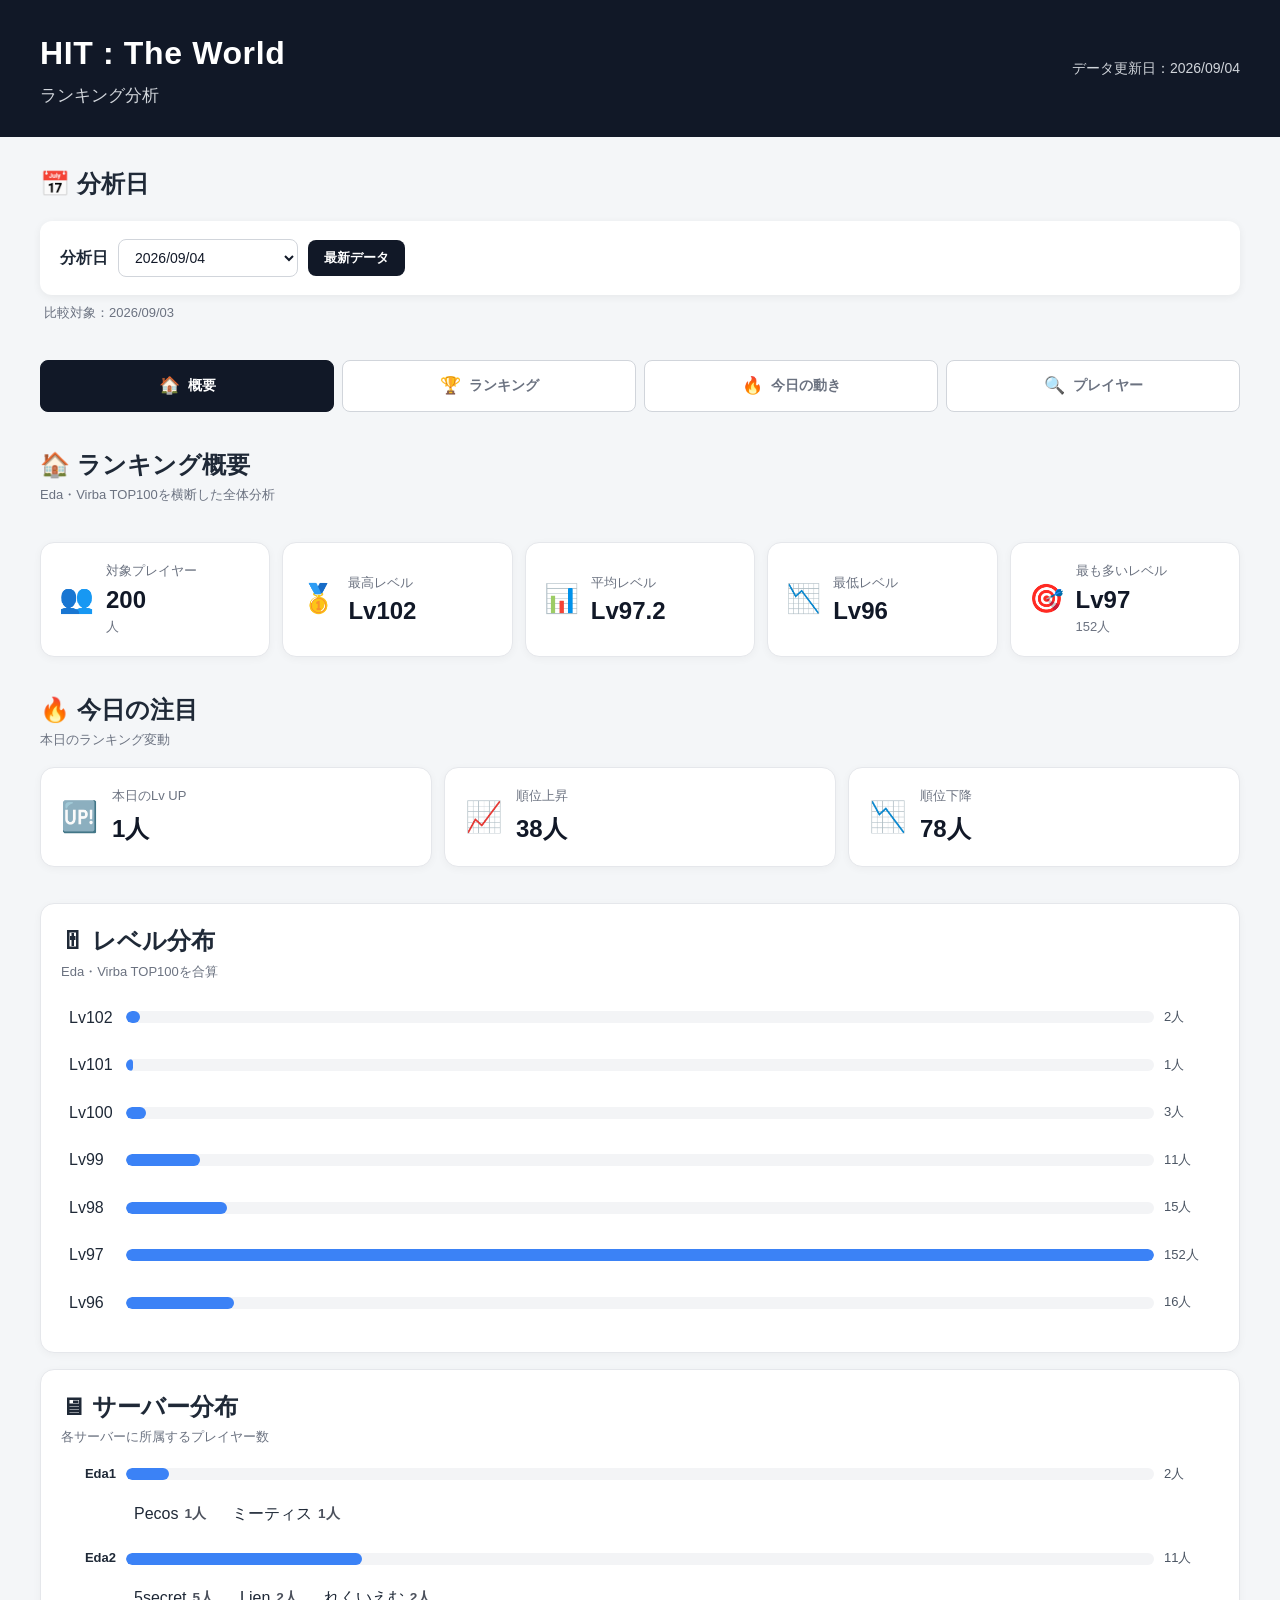
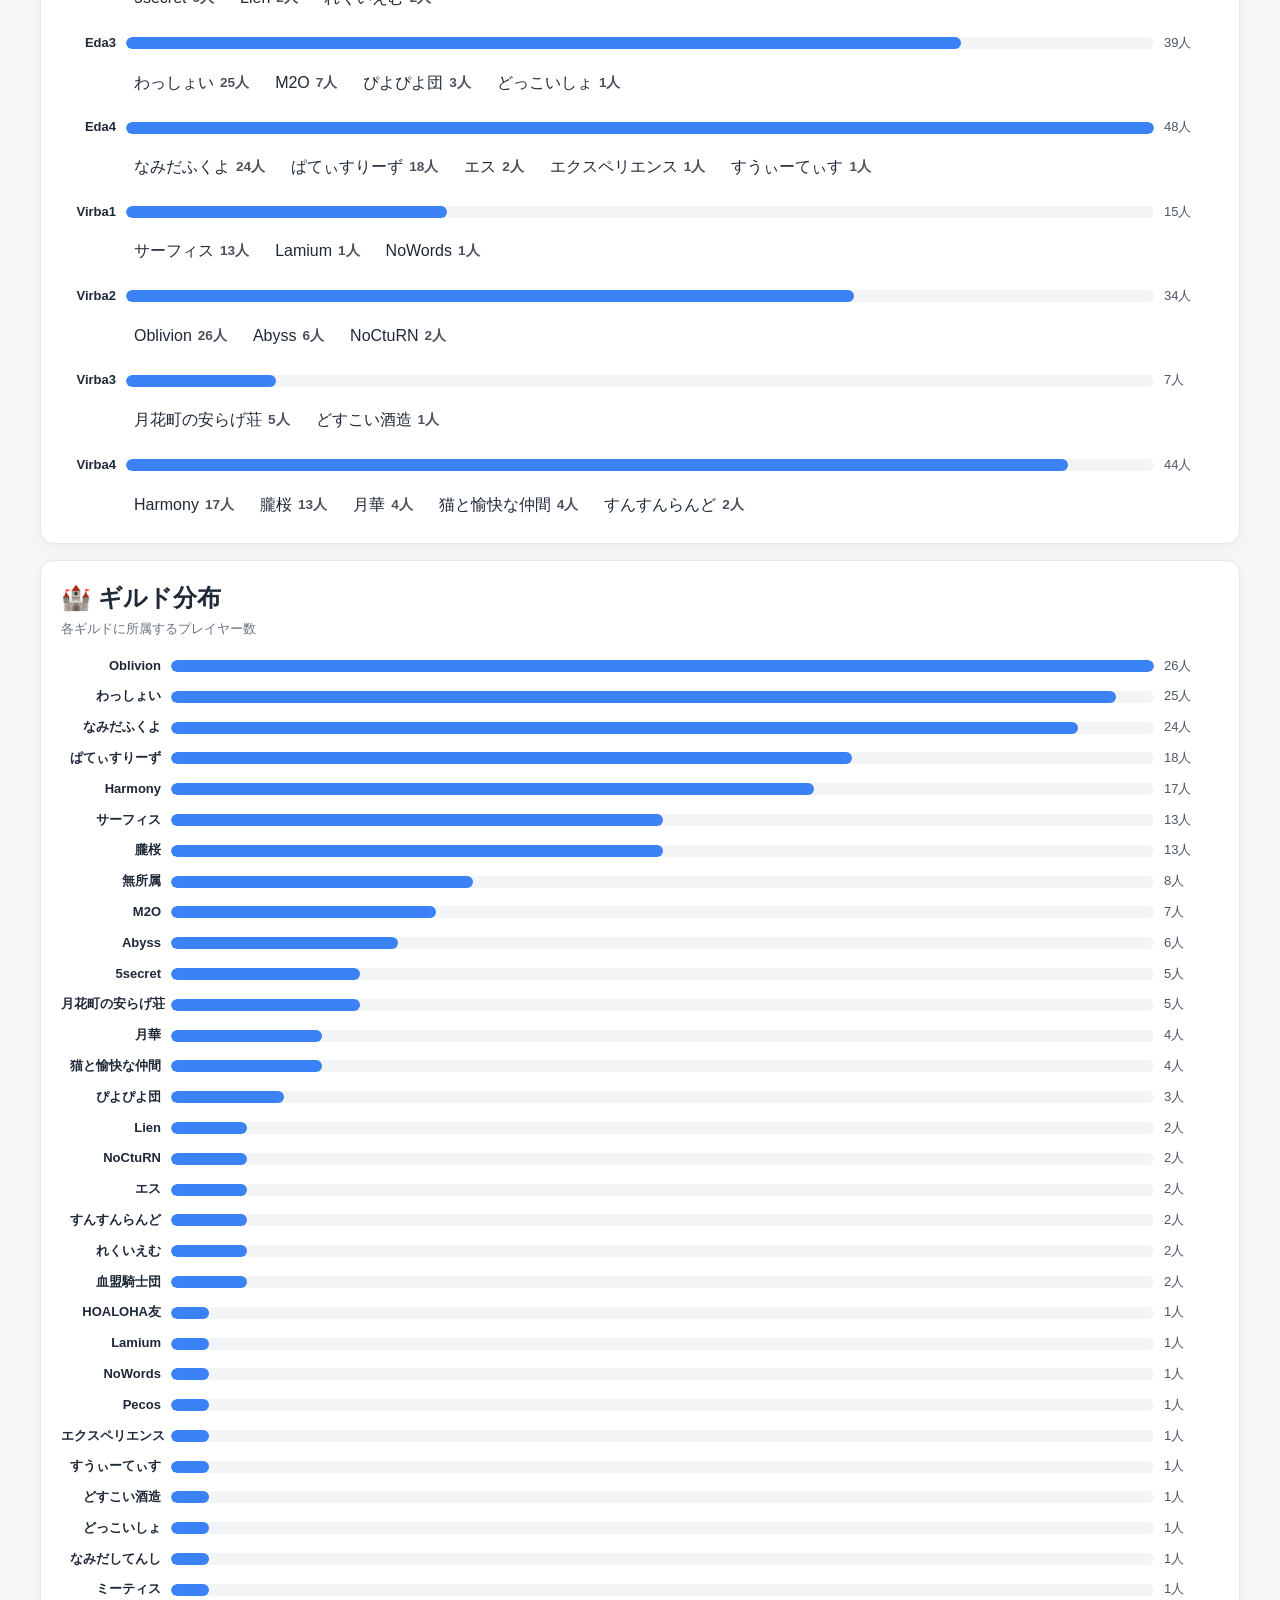
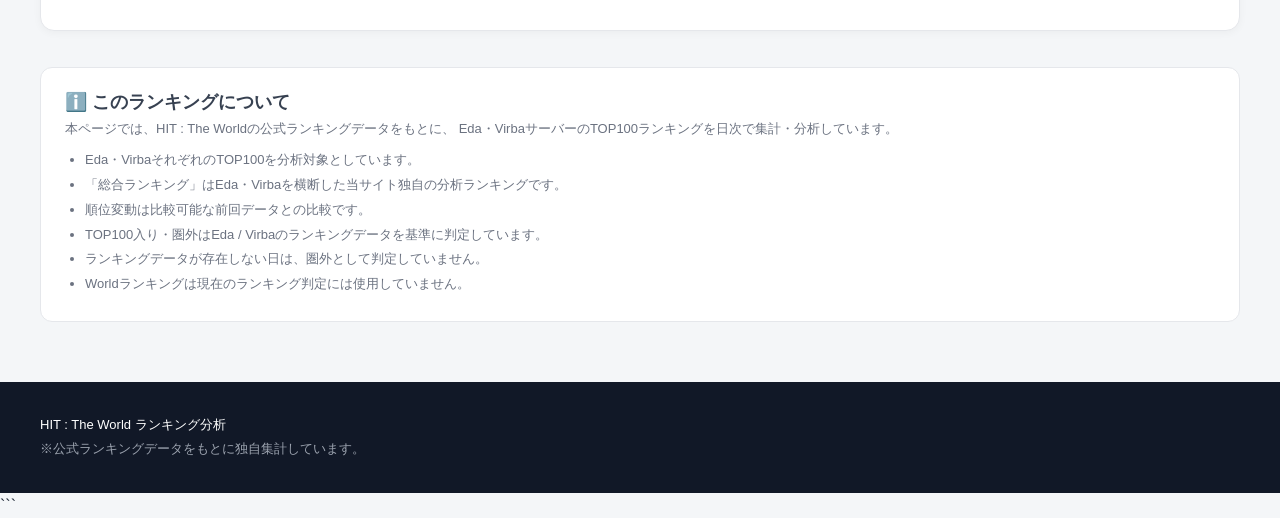
==== commit e1d5ee63: "Add guild distribution" ====
--- a/web/index.html
+++ b/web/index.html
@@ -29,7 +29,7 @@
 
     <link
         rel="stylesheet"
-        href="style.css?v=8"
+        href="style.css?v=9"
     >
 
 </head>
@@ -530,6 +530,42 @@
 
                     <div
                         id="dashboard-server-distribution"
+                        class="dashboard-distribution"
+                    >
+
+                        <div class="loading">
+                            データ読み込み中...
+                        </div>
+
+                    </div>
+
+                </div>
+
+                <!-- =========================================
+                     GUILD DISTRIBUTION
+                ========================================== -->
+
+                <div class="dashboard-analysis-card">
+
+                    <div class="section-heading">
+
+                        <div>
+
+                            <h2>
+                                🏰 ギルド分布
+                            </h2>
+
+                            <p>
+                                各ギルドに所属するプレイヤー数
+                            </p>
+
+                        </div>
+
+                    </div>
+
+
+                    <div
+                        id="dashboard-guild-distribution"
                         class="dashboard-distribution"
                     >
 
--- a/web/style.css
+++ b/web/style.css
@@ -2043,7 +2043,8 @@
     margin: 6px 0 0 65px;
 }
 
-.dashboard-server-guild {
+.dashboard-server-guild,
+.dashboard-level-button {
     display: inline-flex;
     align-items: center;
     gap: 4px;
@@ -2131,4 +2132,307 @@
         padding: 14px 16px;
     }
 
+}
+
+/* =========================================================
+   Dashboard Guild Button
+========================================================= */
+
+.dashboard-server-guild,
+.dashboard-level-button {
+    appearance: none;
+    border: none;
+    background: transparent;
+    font: inherit;
+    color: inherit;
+    cursor: pointer;
+
+    display: inline-flex;
+    align-items: center;
+    gap: 6px;
+
+    padding: 4px 8px;
+    margin: 2px 4px 2px 0;
+
+    border-radius: 6px;
+
+    transition:
+        background-color 0.15s ease,
+        transform 0.15s ease;
+}
+
+.dashboard-server-guild:hover,
+.dashboard-level-button:hover {
+    background: rgba(59, 130, 246, 0.10);
+    transform: translateY(-1px);
+}
+
+.dashboard-server-guild:active {
+    transform: translateY(0);
+}
+
+.dashboard-server-guild-count {
+    font-size: 0.85em;
+    opacity: 0.75;
+}
+
+
+/* =========================================================
+   Guild Members Modal
+========================================================= */
+
+.guild-members-modal {
+    position: fixed;
+    inset: 0;
+    z-index: 9999;
+}
+
+.guild-members-modal-backdrop {
+    position: absolute;
+    inset: 0;
+
+    background: rgba(0, 0, 0, 0.55);
+}
+
+.guild-members-modal-dialog {
+    position: relative;
+
+    width: min(
+        680px,
+        calc(100vw - 32px)
+    );
+
+    max-height:
+        calc(100vh - 64px);
+
+    margin: 32px auto;
+
+    background: #ffffff;
+
+    border-radius: 12px;
+
+    box-shadow:
+        0 20px 60px
+        rgba(0, 0, 0, 0.25);
+
+    overflow: hidden;
+
+    display: flex;
+    flex-direction: column;
+}
+
+.guild-members-modal-header {
+    display: flex;
+    align-items: center;
+    justify-content: space-between;
+
+    padding: 18px 20px;
+
+    border-bottom: 1px solid #e5e7eb;
+}
+
+.guild-members-modal-title {
+    font-size: 1.2rem;
+    font-weight: 700;
+}
+
+.guild-members-modal-subtitle {
+    margin-top: 4px;
+
+    font-size: 0.9rem;
+    color: #6b7280;
+}
+
+.guild-members-modal-close {
+    width: 36px;
+    height: 36px;
+
+    border: none;
+    background: transparent;
+
+    font-size: 28px;
+    line-height: 1;
+
+    color: #6b7280;
+
+    cursor: pointer;
+
+    border-radius: 6px;
+}
+
+.guild-members-modal-close:hover {
+    background: #f3f4f6;
+    color: #111827;
+}
+
+
+/* Table Header */
+
+.guild-members-table-header {
+    display: grid;
+
+    grid-template-columns:
+        90px
+        90px
+        1fr;
+
+    padding: 10px 20px;
+
+    background: #f9fafb;
+
+    border-bottom:
+        1px solid #e5e7eb;
+
+    font-size: 0.85rem;
+    font-weight: 700;
+    color: #6b7280;
+}
+
+
+/* Member List */
+
+.guild-members-list {
+    overflow-y: auto;
+}
+
+.guild-member-row {
+    display: grid;
+
+    grid-template-columns:
+        90px
+        90px
+        1fr;
+
+    align-items: center;
+
+    padding: 12px 20px;
+
+    border-bottom:
+        1px solid #f1f5f9;
+
+    cursor: pointer;
+
+    transition:
+        background-color 0.15s ease;
+}
+
+.guild-member-row:hover {
+    background: #f8fafc;
+}
+
+.guild-member-rank {
+    font-weight: 600;
+}
+
+.guild-member-level {
+    color: #4b5563;
+}
+
+.guild-member-character {
+    font-weight: 600;
+}
+
+.guild-members-empty {
+    padding: 40px 20px;
+
+    text-align: center;
+
+    color: #6b7280;
+}
+
+
+/* Mobile */
+
+@media (max-width: 600px) {
+
+    .guild-members-modal-dialog {
+        width: calc(100vw - 20px);
+
+        max-height:
+            calc(100vh - 20px);
+
+        margin: 10px auto;
+
+        border-radius: 10px;
+    }
+
+    .guild-members-table-header,
+    .guild-member-row {
+        grid-template-columns:
+            70px
+            70px
+            1fr;
+
+        padding-left: 14px;
+        padding-right: 14px;
+    }
+
+}
+
+/* Dashboard Highlight Modal Scroll */
+
+#dashboard-highlight-modal .guild-members-modal-body {
+    max-height: 60vh;
+    overflow-y: auto;
+}
+
+/* 今日の注目モーダル：キャラクターボタン */
+
+#dashboard-highlight-modal .player-clickable {
+    border: none;
+    padding: 0;
+    margin: 0;
+    background: none;
+    font: inherit;
+    color: #2563eb;
+    cursor: pointer;
+}
+
+#dashboard-highlight-modal .player-clickable:hover {
+    text-decoration: underline;
+}
+
+/* 今日の注目モーダル：レイアウト調整 */
+
+#dashboard-highlight-modal .guild-members-modal-body {
+    padding: 20px;
+}
+
+#dashboard-highlight-modal .guild-members-table {
+    width: 100%;
+    margin: 0 auto;
+}
+
+#dashboard-highlight-modal .guild-members-table th,
+#dashboard-highlight-modal .guild-members-table td {
+    text-align: center;
+}
+
+/* =========================================================
+   ギルドメンバーモーダル：レイアウト調整
+========================================================= */
+
+.guild-members-list {
+    padding: 20px;
+    overflow-y: auto;
+}
+
+.guild-members-table-header,
+.guild-member-row {
+    text-align: center;
+}
+
+/* =========================================================
+   Level Members Modal - 左寄せ調整
+========================================================= */
+
+#level-members-modal .guild-members-table-header,
+#level-members-modal .guild-member-row {
+    padding-left: 14px;
+    padding-right: 14px;
+}
+
+/* ギルド分布：ギルド名とグラフの重なり防止 */
+#dashboard-guild-distribution .dashboard-bar-row {
+    grid-template-columns: 100px 1fr 55px;
 }
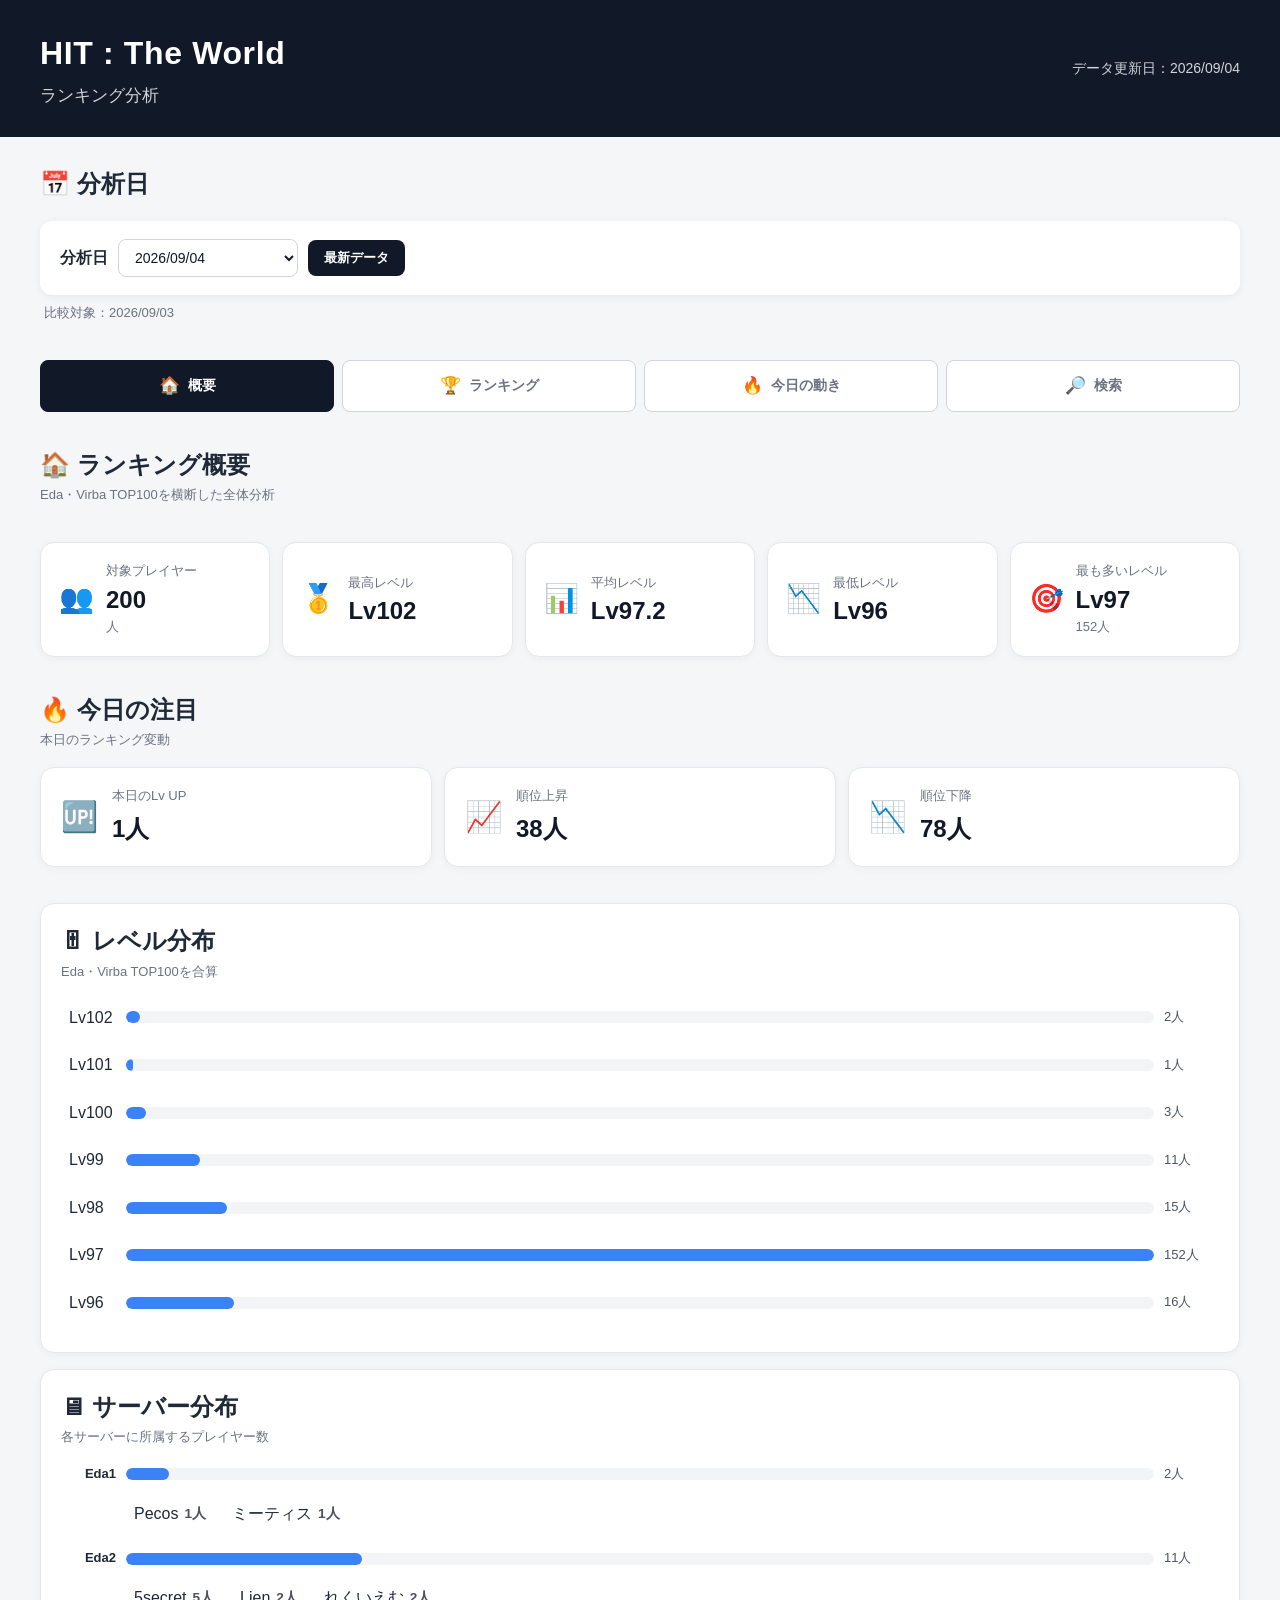
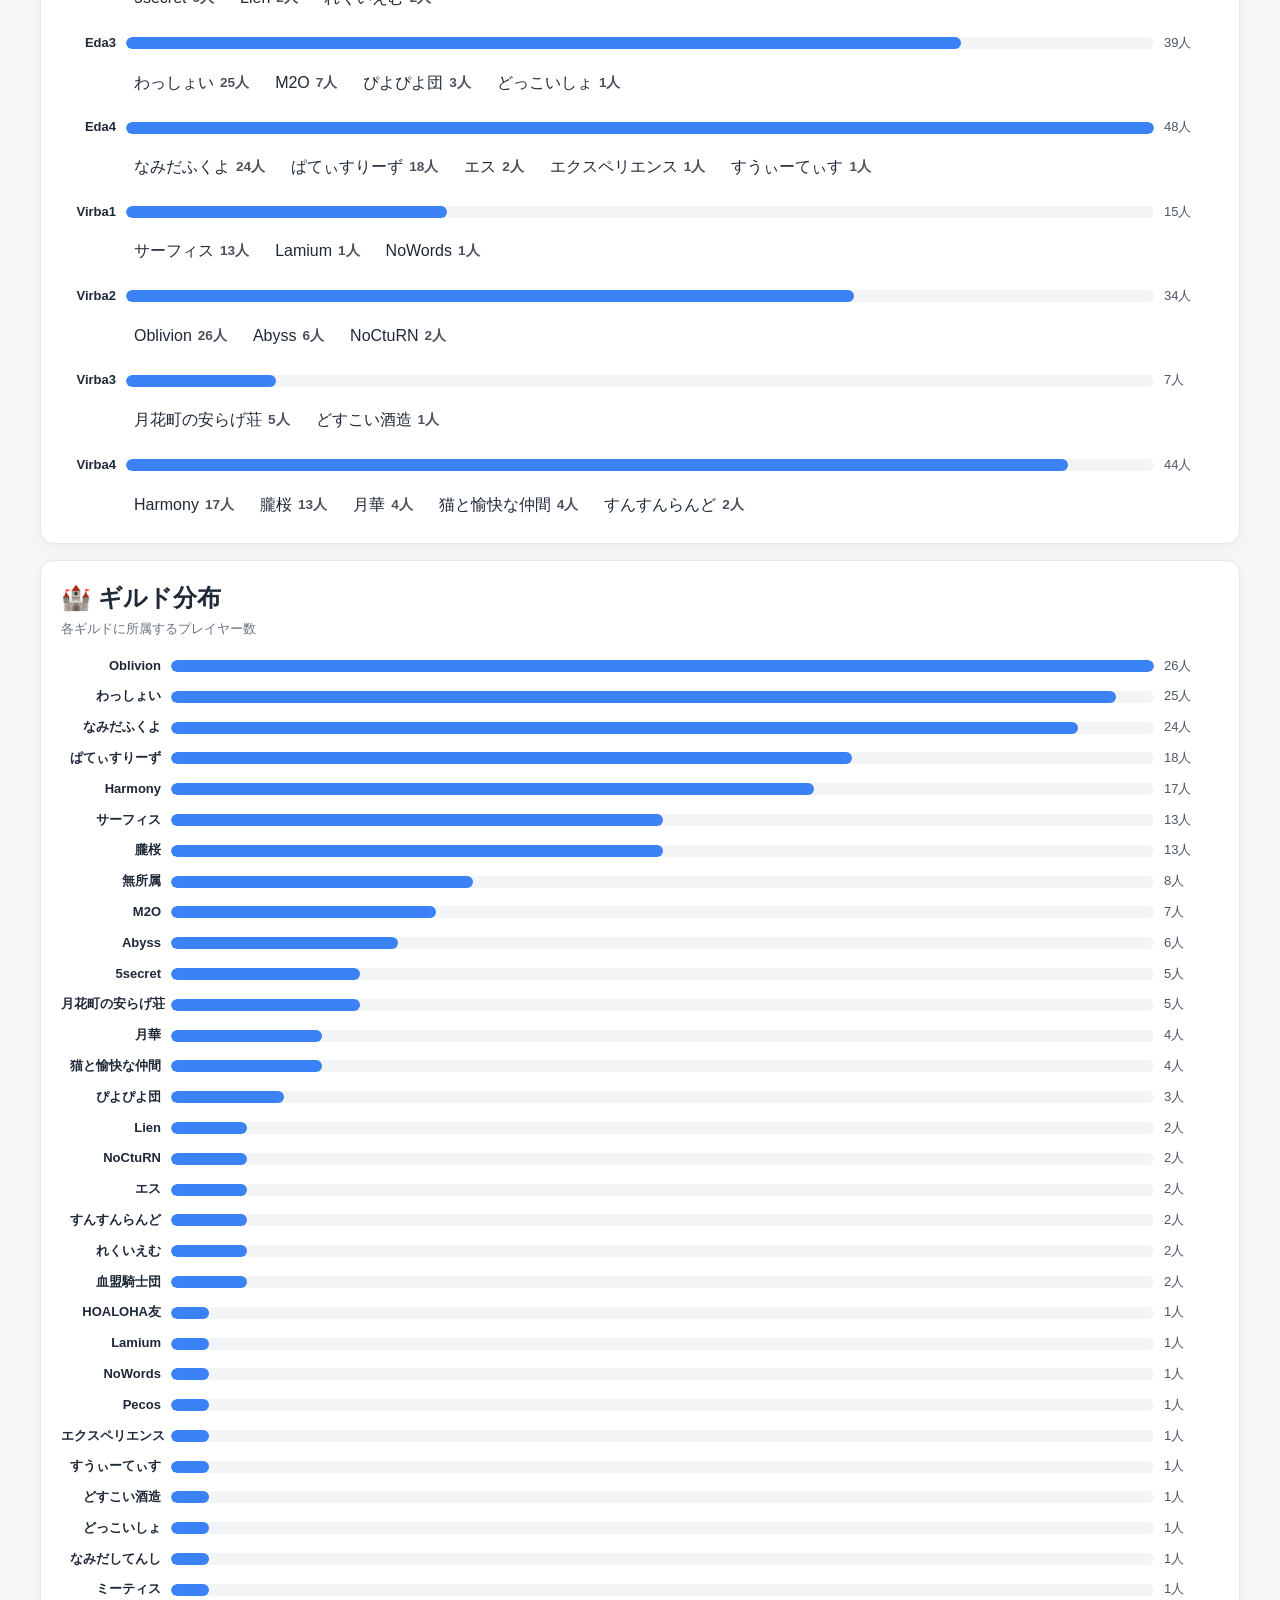
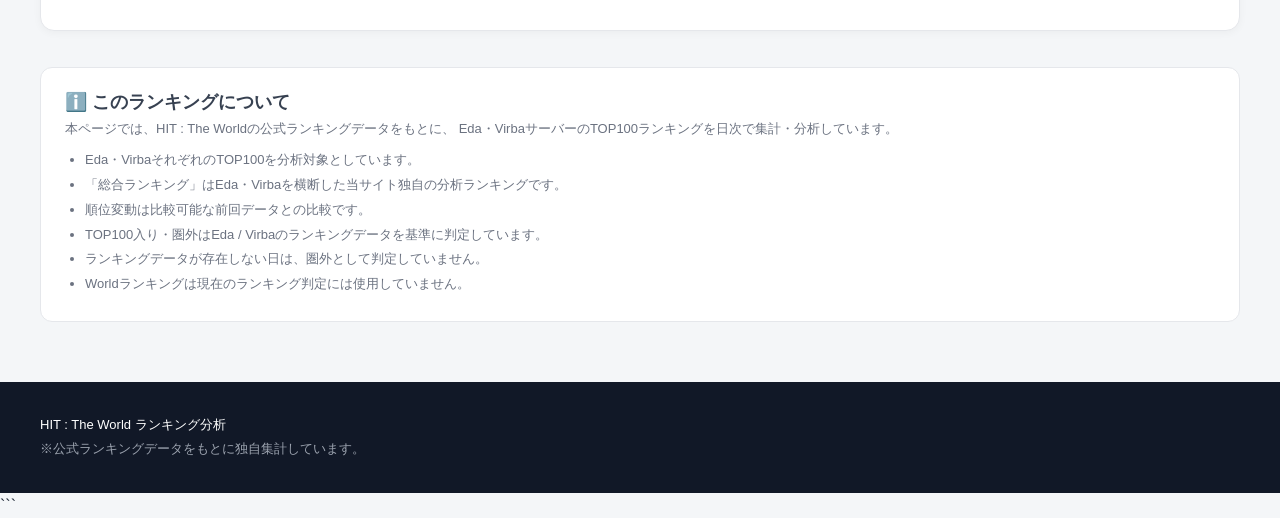
==== commit 7bb1bed0: "プレイヤー検索⇒検索へ変更" ====
--- a/web/index.html
+++ b/web/index.html
@@ -203,20 +203,20 @@
 
 
         <button
-            type="button"
-            class="main-tab"
-            data-page="player"
-        >
-
-            <span class="main-tab-icon">
-                🔍
-            </span>
-
-            <span class="main-tab-label">
-                プレイヤー
-            </span>
-
-        </button>
+    type="button"
+    class="main-tab"
+    data-page="player"
+>
+
+    <span class="main-tab-icon">
+        🔎
+    </span>
+
+    <span class="main-tab-label">
+        検索
+    </span>
+
+</button>
 
     </nav>
 
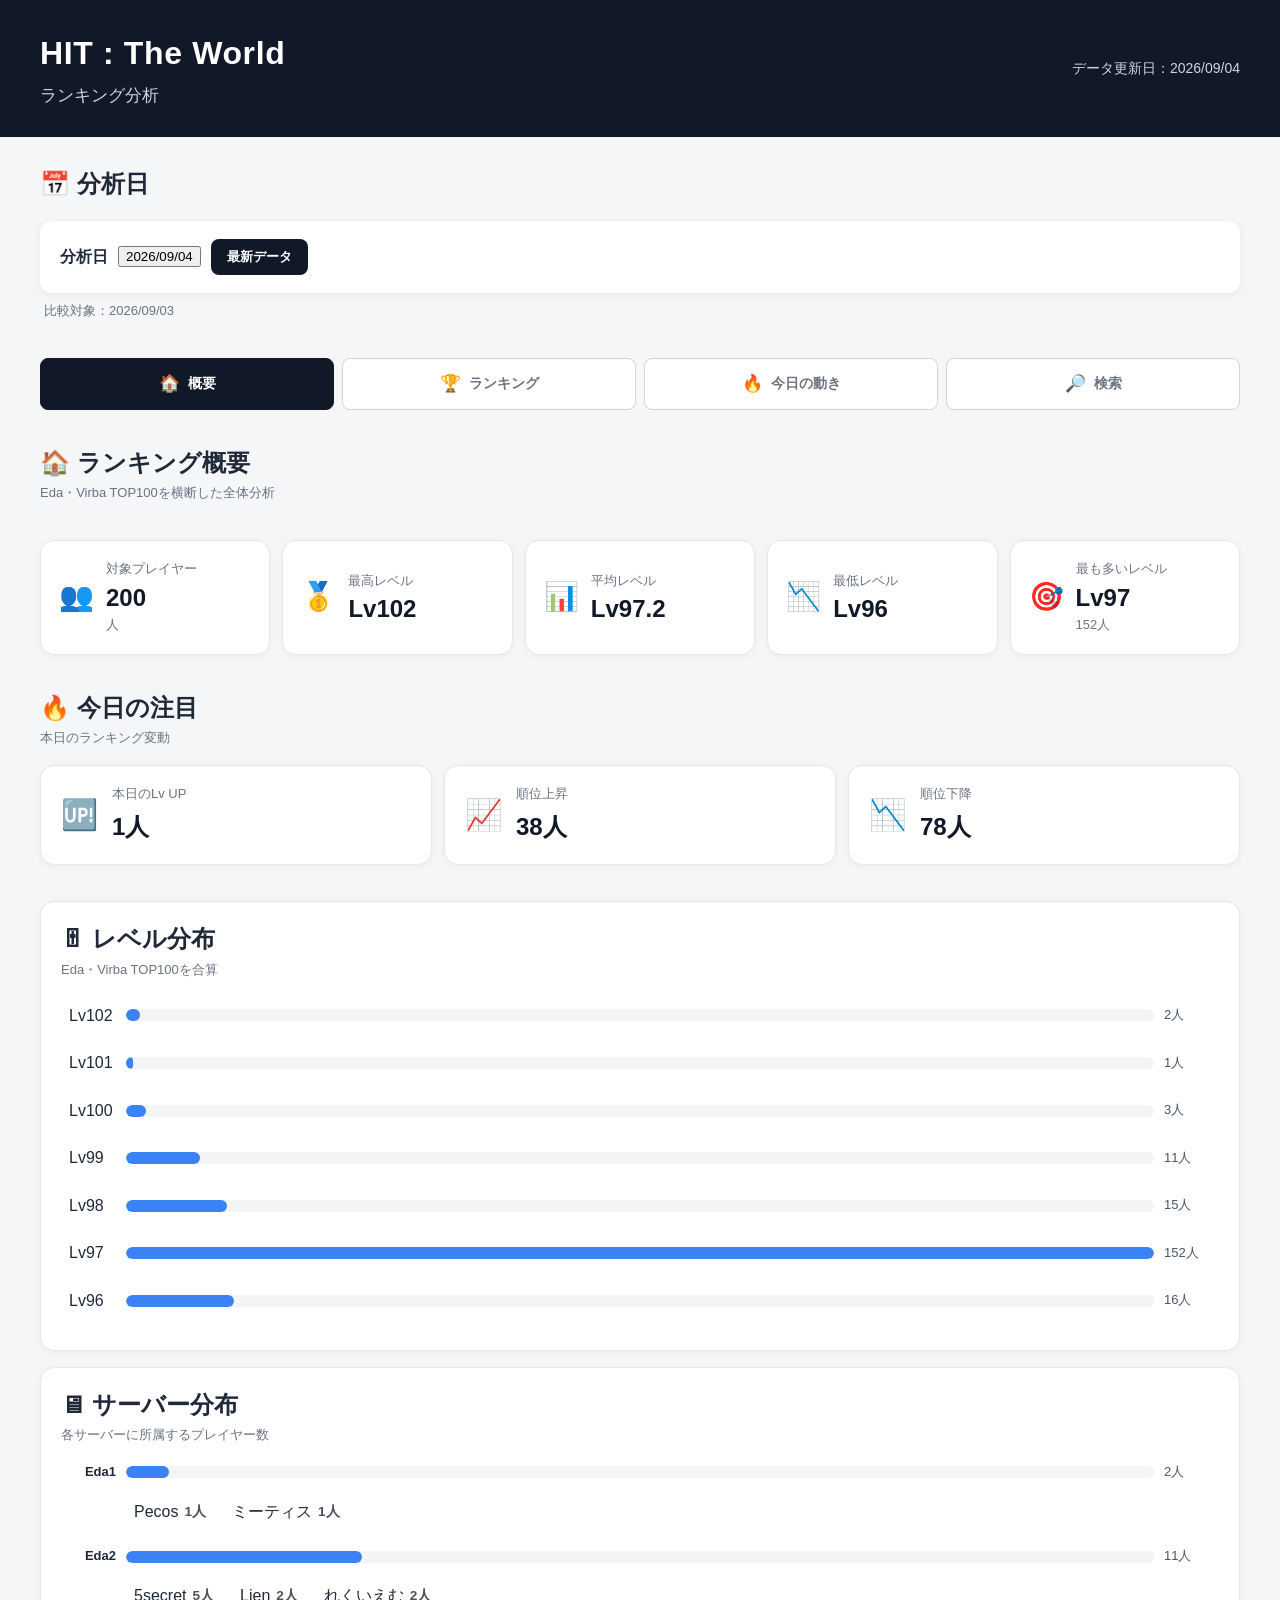
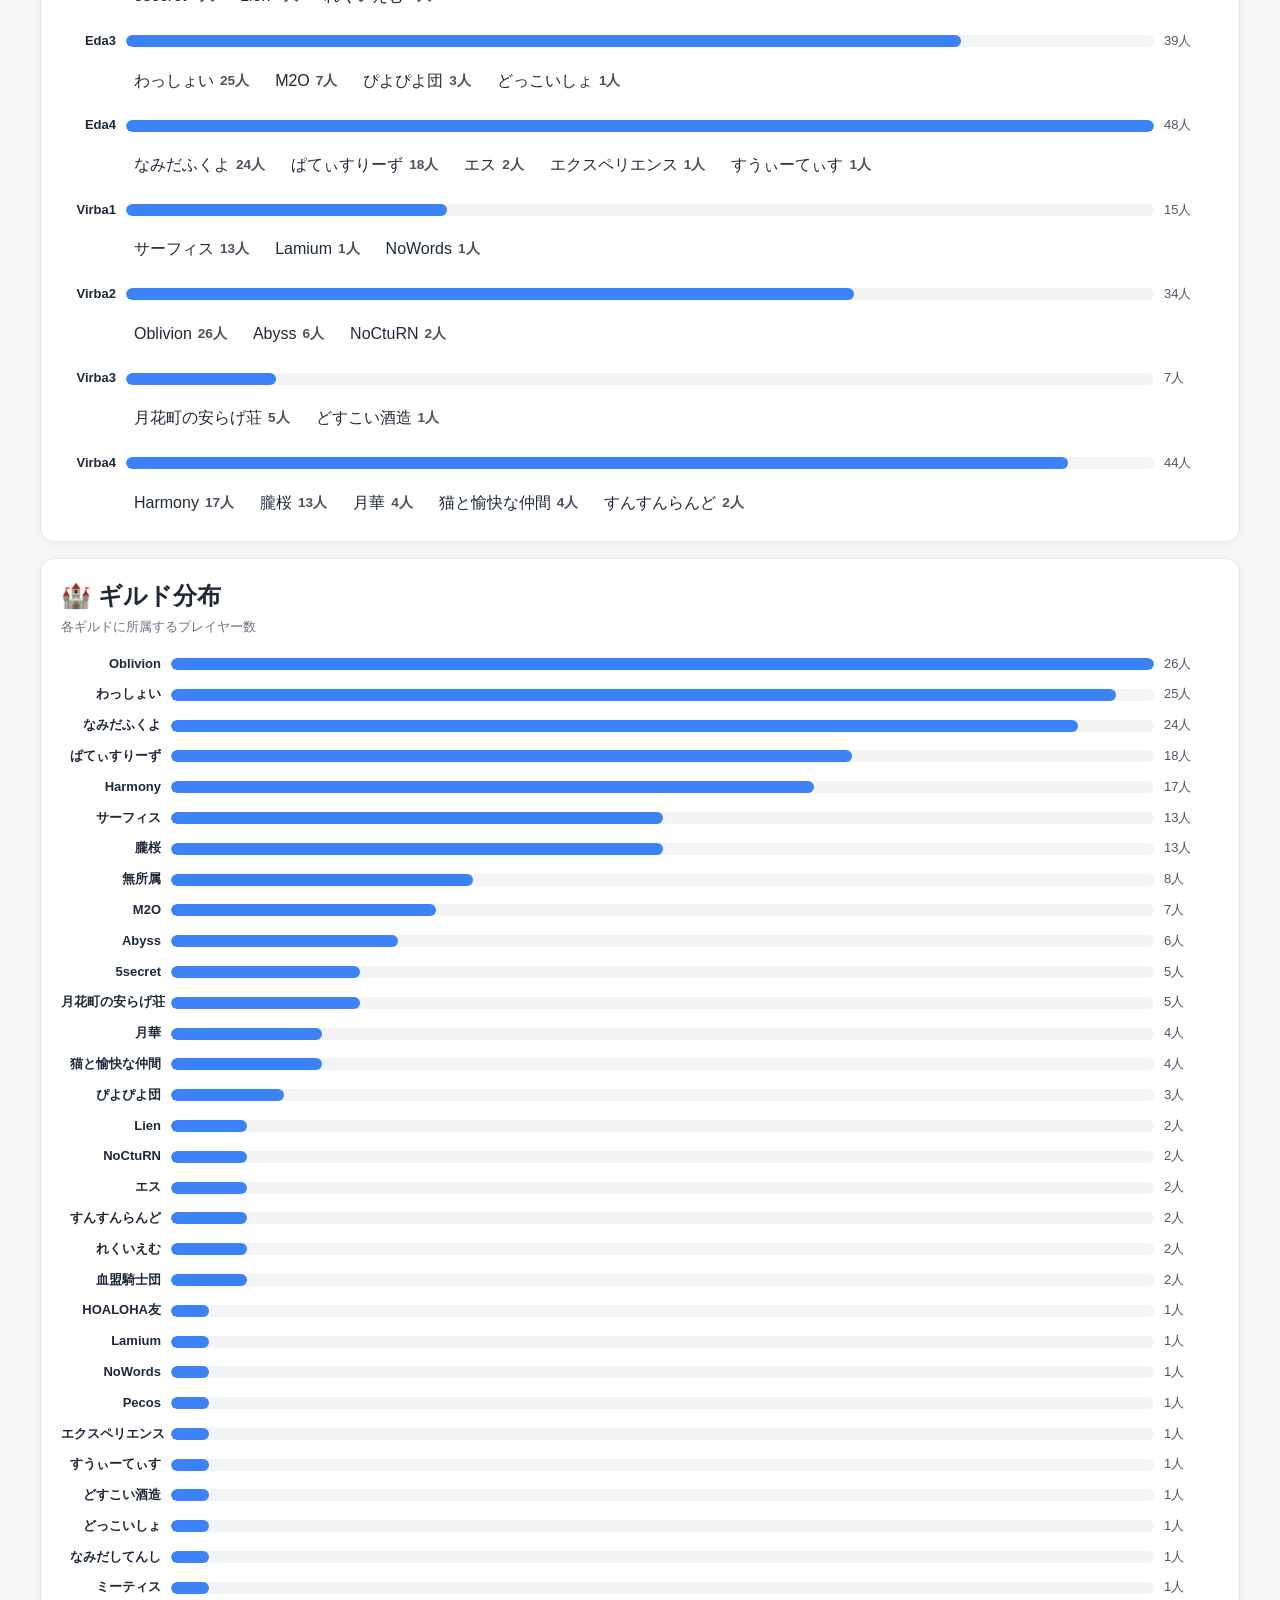
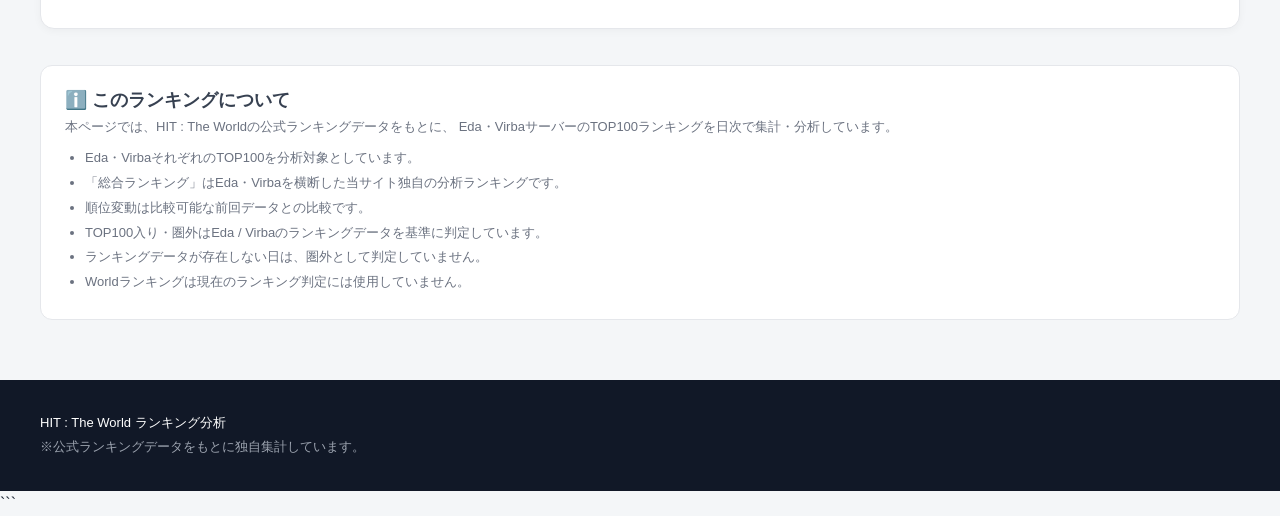
==== commit a3969503: "分析日カレンダー機能追加" ====
--- a/web/index.html
+++ b/web/index.html
@@ -105,20 +105,26 @@
 
         <div class="date-selector">
 
-            <label for="history-date">
-                分析日
-            </label>
-
-
-            <select
-                id="history-date"
-            >
-
-                <option value="">
-                    読み込み中...
-                </option>
-
-            </select>
+            <label for="history-date-button">
+    分析日
+</label>
+
+
+<button
+    id="history-date-button"
+    type="button"
+    class="date-picker-button"
+>
+    読み込み中...
+</button>
+
+
+<div
+    id="date-calendar"
+    class="date-calendar"
+    hidden
+>
+</div>
 
 
             <button
@@ -1513,19 +1519,37 @@
 
                 <div>
 
-                    <h2>
-                        🔍 プレイヤー検索
-                    </h2>
-
-
-                    <p>
-                        キャラクター名からランキング履歴を検索できます
-                    </p>
-
-                </div>
-
-            </div>
-
+<h2>
+    🔎 検索
+</h2>
+
+<p>
+    プレイヤーやギルドを検索できます
+</p>
+
+                </div>
+
+            </div>
+
+            <div class="search-type-tabs">
+
+    <button
+        type="button"
+        class="search-type-tab active"
+        data-search-type="player"
+    >
+        👤 プレイヤー
+    </button>
+
+    <button
+        type="button"
+        class="search-type-tab"
+        data-search-type="guild"
+    >
+        🏰 ギルド
+    </button>
+
+</div>
 
             <div class="player-search">
 
--- a/web/style.css
+++ b/web/style.css
@@ -1352,6 +1352,42 @@
     }
 
 }
+
+/* =========================================
+   SEARCH TYPE TABS
+========================================== */
+
+.search-type-tabs {
+    display: flex;
+    gap: 8px;
+    margin-bottom: 20px;
+}
+
+.search-type-tab {
+    padding: 10px 20px;
+    border: 1px solid #d1d5db;
+    border-radius: 8px;
+    background: #ffffff;
+    color: #4b5563;
+    font-size: 0.95rem;
+    font-weight: 600;
+    cursor: pointer;
+    transition:
+        background-color 0.15s ease,
+        color 0.15s ease,
+        border-color 0.15s ease;
+}
+
+.search-type-tab:hover {
+    background: #f3f4f6;
+}
+
+.search-type-tab.active {
+    background: #111827;
+    border-color: #111827;
+    color: #ffffff;
+}
+
 
 /* =========================================================
    Ver.5 プレイヤー検索
@@ -2367,6 +2403,16 @@
         padding-right: 14px;
     }
 
+    .search-type-tabs {
+        gap: 6px;
+    }
+
+    .search-type-tab {
+        flex: 1;
+        padding: 9px 12px;
+        font-size: 0.9rem;
+    }   
+
 }
 
 /* Dashboard Highlight Modal Scroll */
@@ -2435,4 +2481,103 @@
 /* ギルド分布：ギルド名とグラフの重なり防止 */
 #dashboard-guild-distribution .dashboard-bar-row {
     grid-template-columns: 100px 1fr 55px;
+}
+
+.player-history-scroll {
+    max-height: 220px;
+    overflow-y: auto;
+}
+
+.player-history-more-button {
+    display: block;
+    margin: 10px auto 0;
+    padding: 6px 18px;
+    border: 1px solid #ccc;
+    border-radius: 6px;
+    background: #fff;
+    color: #555;
+    font-size: 13px;
+    cursor: pointer;
+}
+
+.player-history-more-button:hover {
+    background: #f5f5f5;
+}
+
+.date-calendar {
+    position: absolute;
+    z-index: 1000;
+    margin-top: 8px;
+    padding: 12px;
+    background: #fff;
+    border: 1px solid #ddd;
+    border-radius: 8px;
+    box-shadow: 0 4px 12px rgba(0, 0, 0, 0.12);
+    width: 280px;
+}
+
+.date-calendar-header {
+    display: flex;
+    align-items: center;
+    justify-content: space-between;
+    margin-bottom: 10px;
+}
+
+.date-calendar-nav {
+    border: none;
+    background: none;
+    font-size: 22px;
+    cursor: pointer;
+}
+
+.date-calendar-week,
+.date-calendar-days {
+    display: grid;
+    grid-template-columns: repeat(7, 1fr);
+    gap: 4px;
+    text-align: center;
+}
+
+.date-calendar-week {
+    margin-bottom: 4px;
+    font-size: 12px;
+    color: #777;
+}
+
+.date-calendar-day {
+    border: none;
+    border-radius: 5px;
+    padding: 7px 0;
+    background: #f3f3f3;
+    color: #333;
+    cursor: pointer;
+    font-size: 14px;
+    font-weight: normal;
+}
+
+.date-calendar-day:disabled {
+    background: #fff;
+    color: #ccc;
+    cursor: default;
+}
+
+.date-calendar-day.selected {
+    font-weight: bold;
+    outline: 2px solid #888;
+}
+
+
+.date-calendar-day:disabled {
+    background: #fff;
+    color: #ccc;
+    cursor: default;
+}
+
+.date-calendar-day.selected {
+    font-weight: bold;
+    outline: 2px solid #888;
+}
+
+.date-calendar-empty {
+    padding: 7px 0;
 }
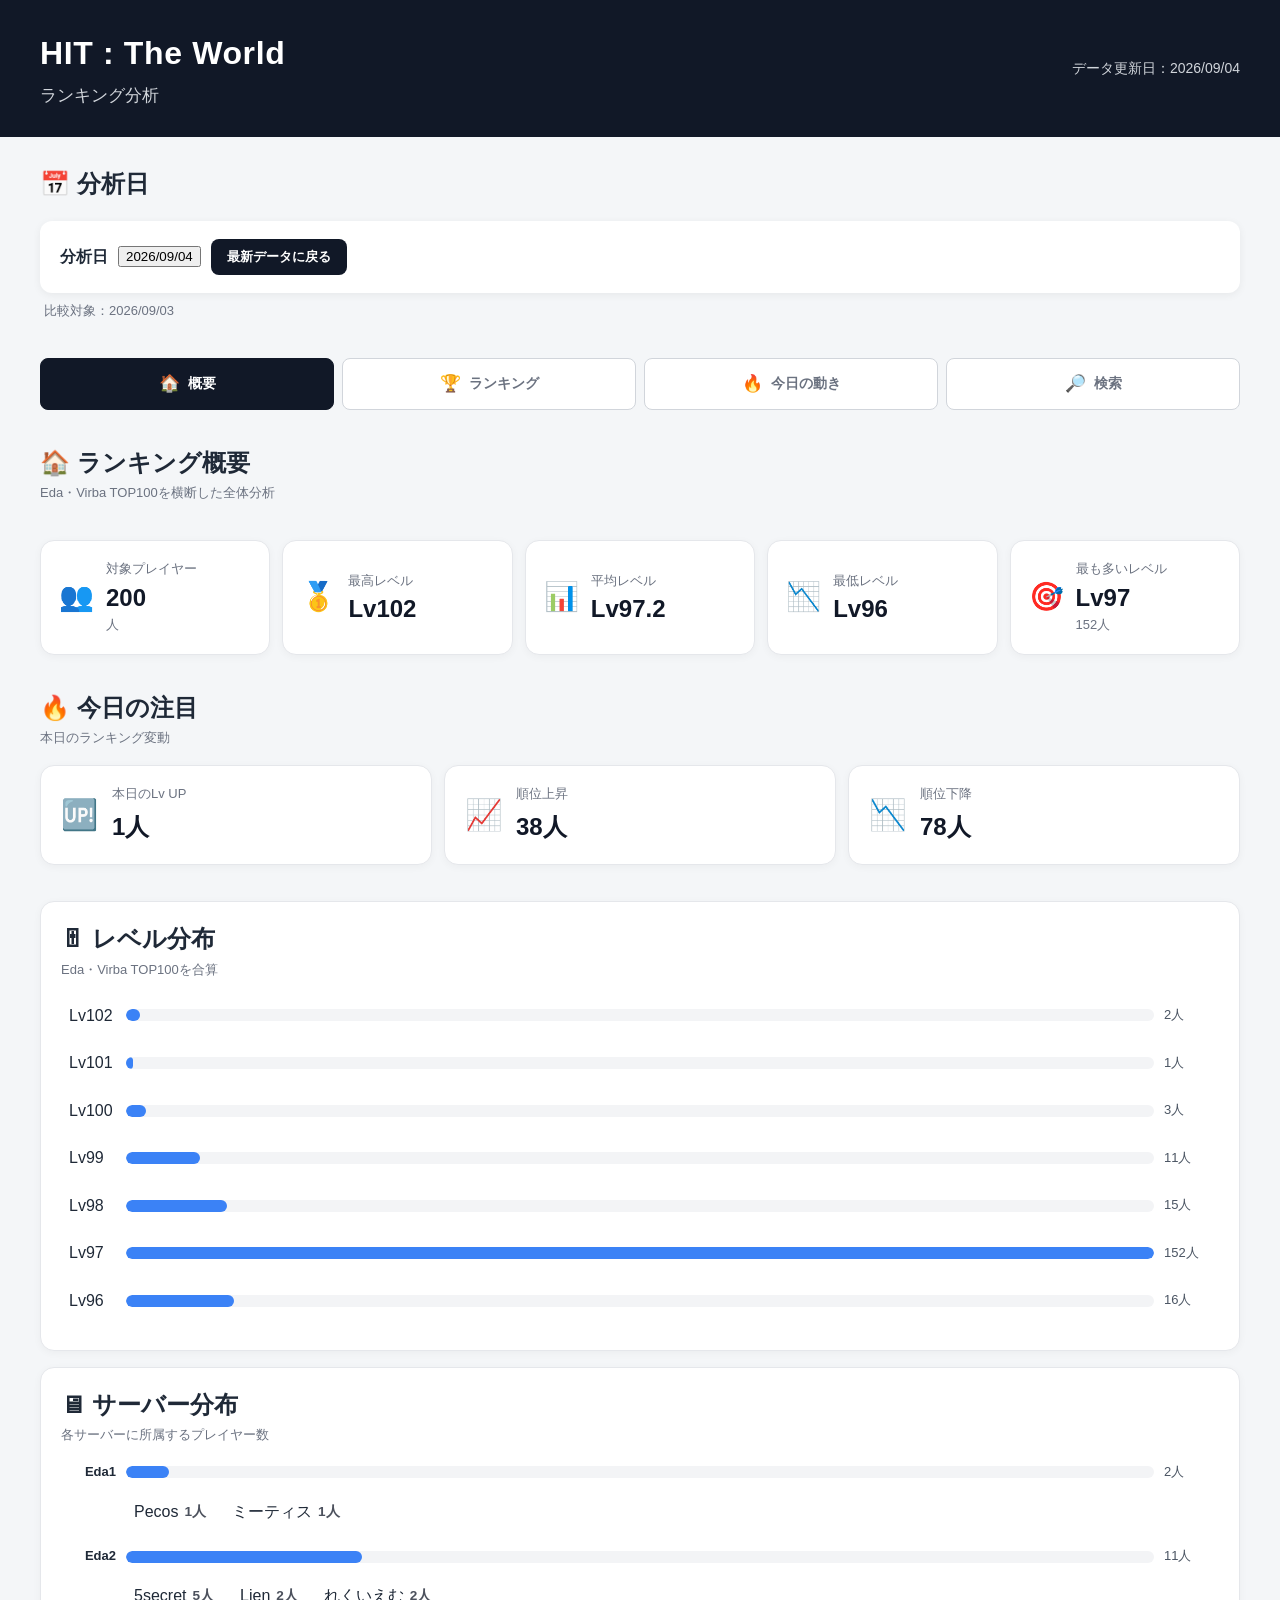
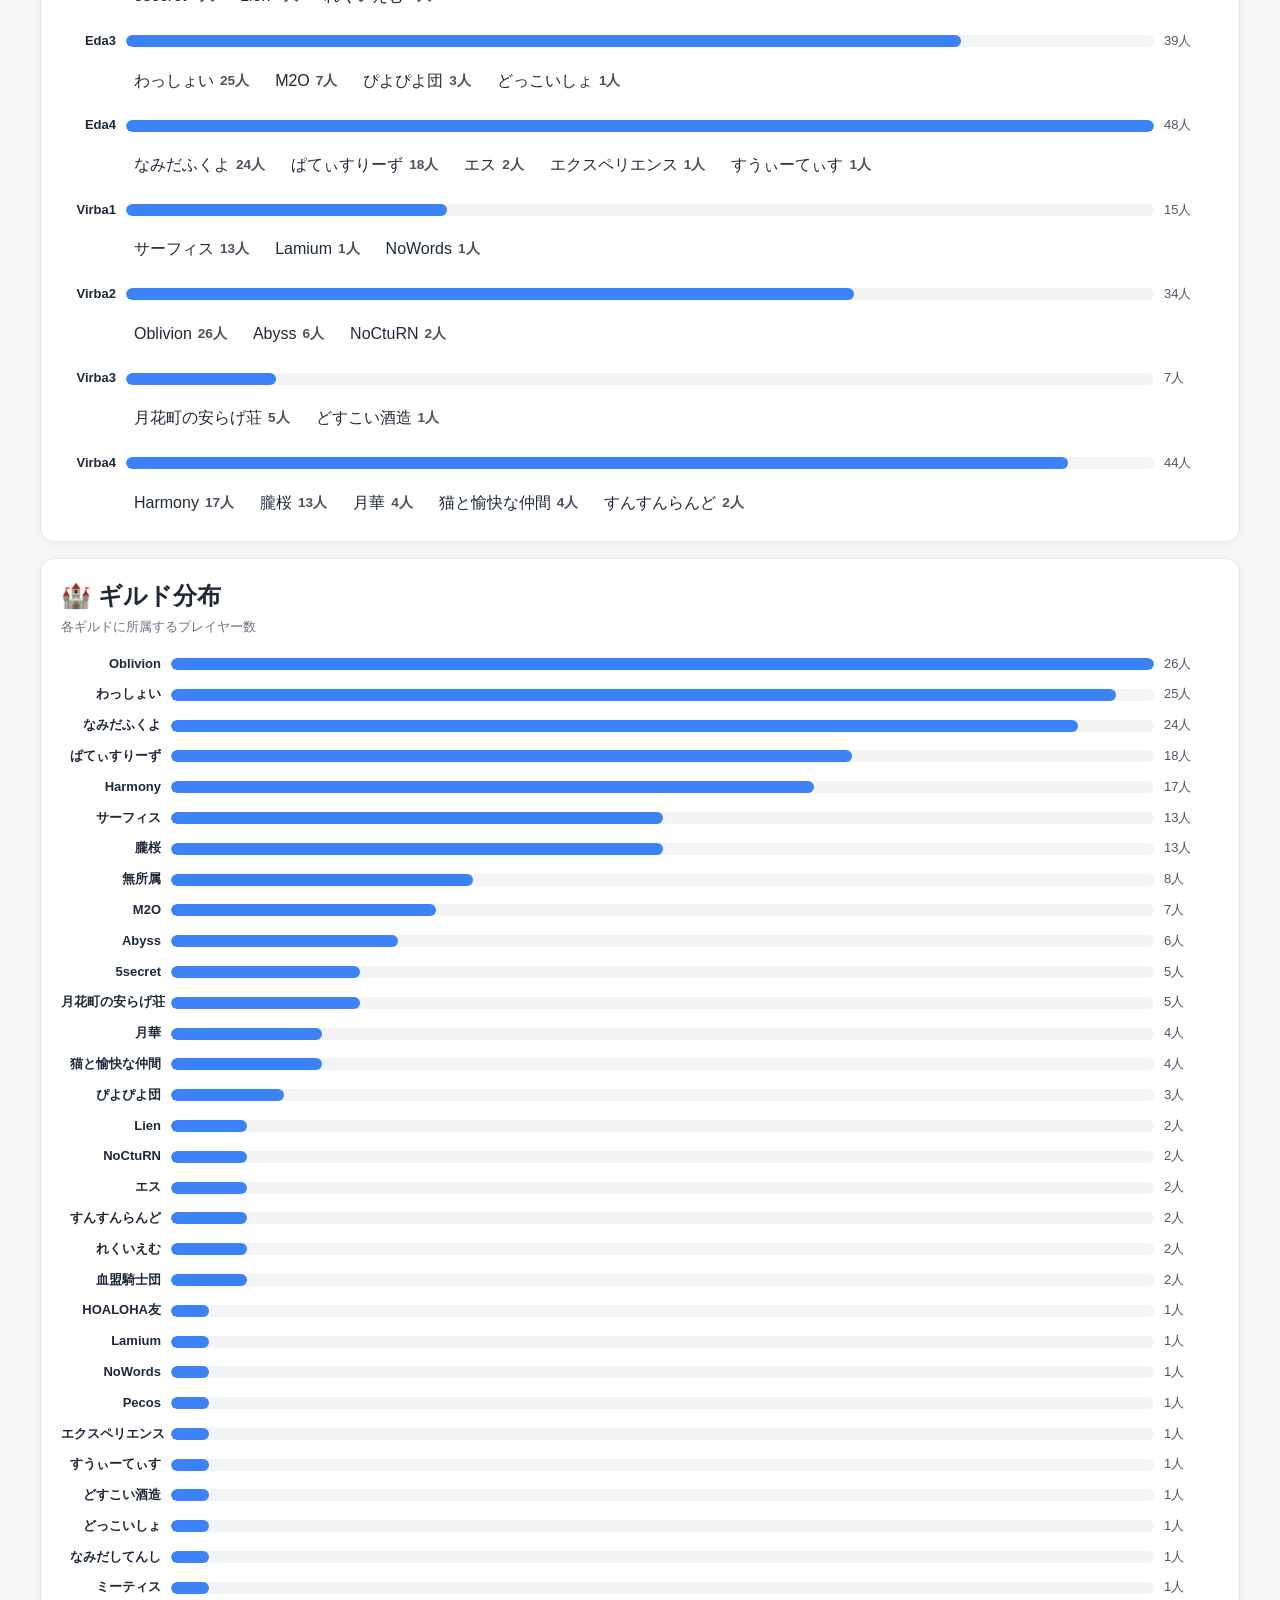
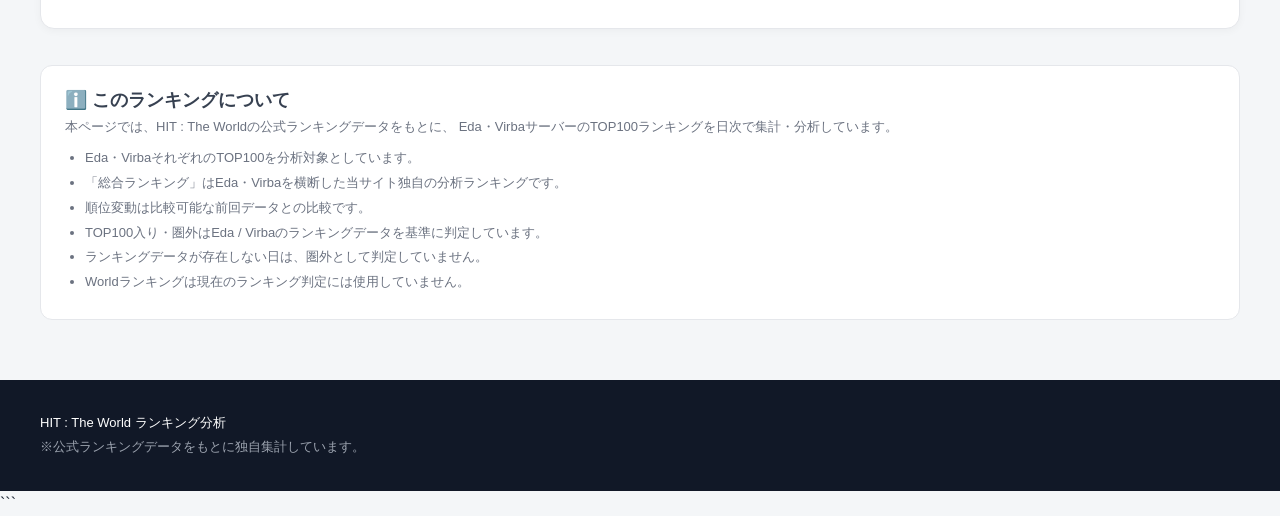
==== commit 8a9c66e1: "最新データボタンの名称変更" ====
--- a/web/index.html
+++ b/web/index.html
@@ -131,7 +131,7 @@
                 id="latest-button"
                 type="button"
             >
-                最新データ
+                最新データに戻る
             </button>
 
         </div>
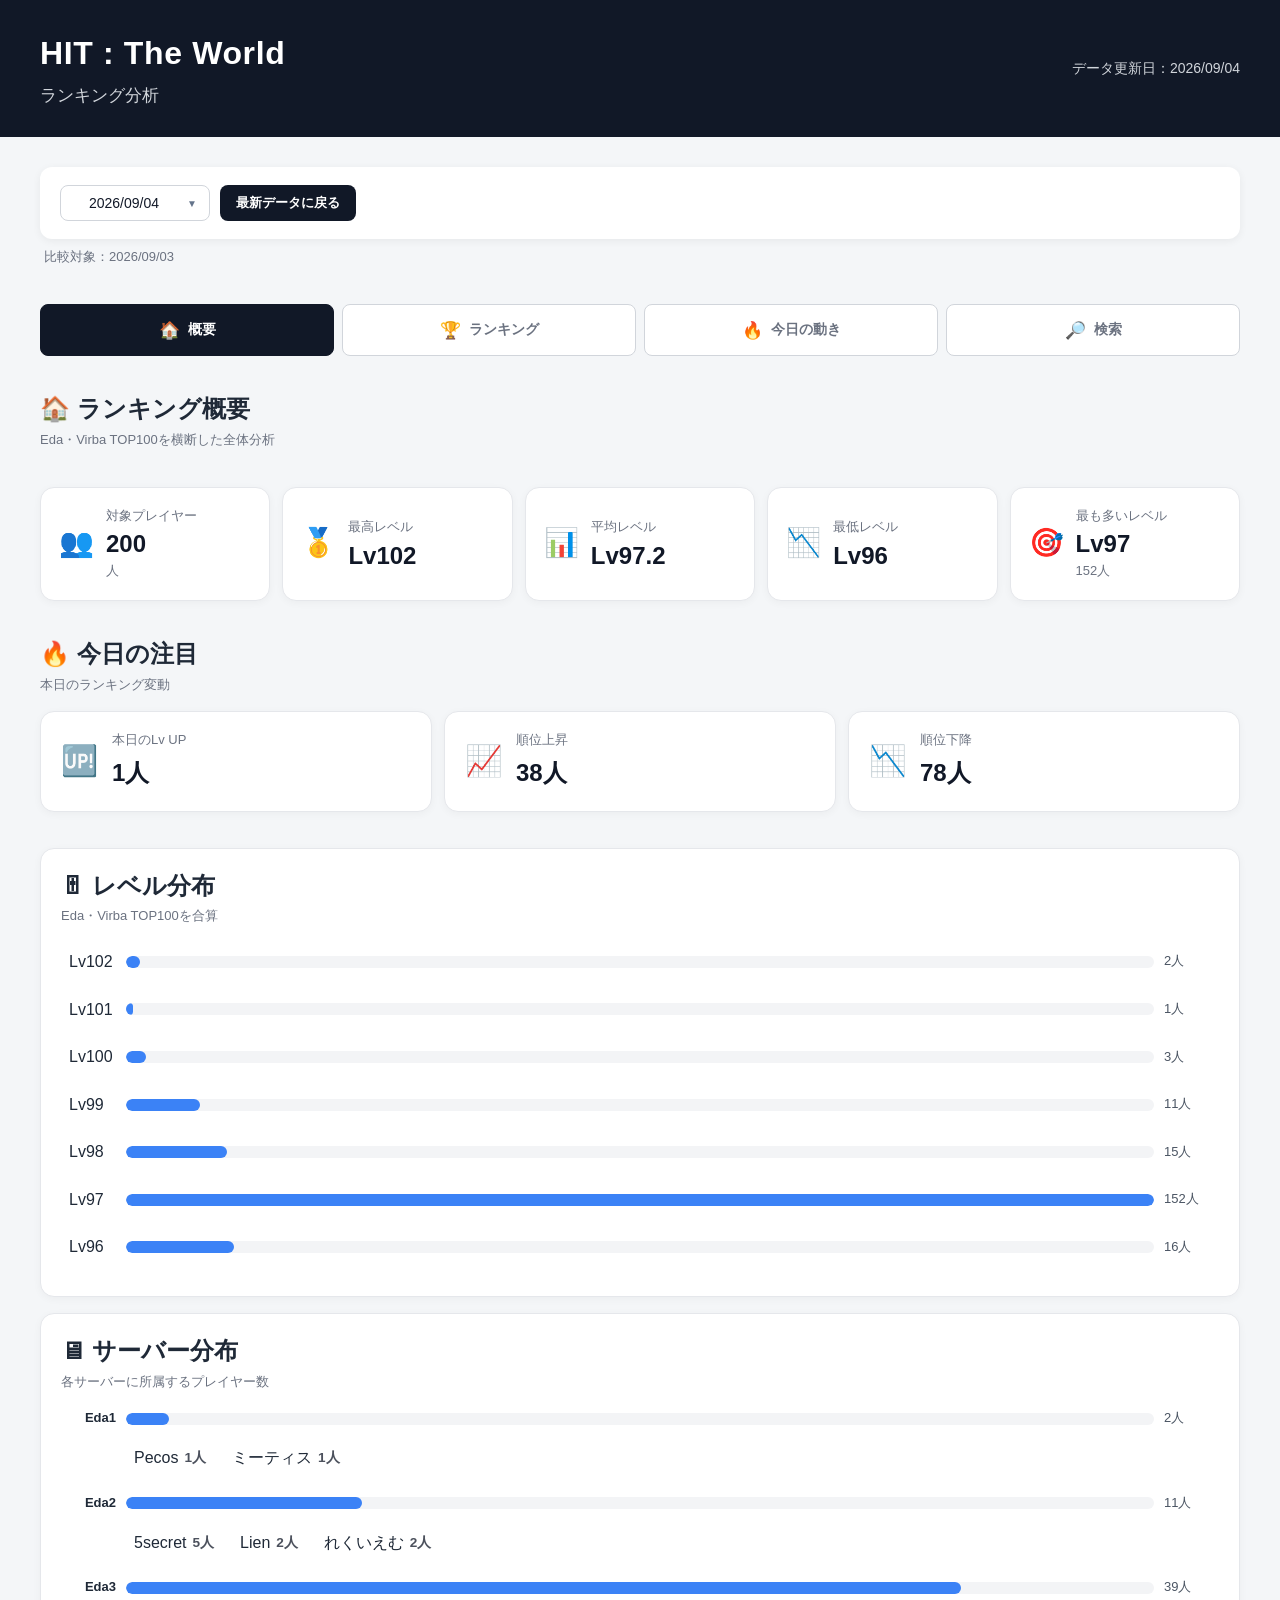
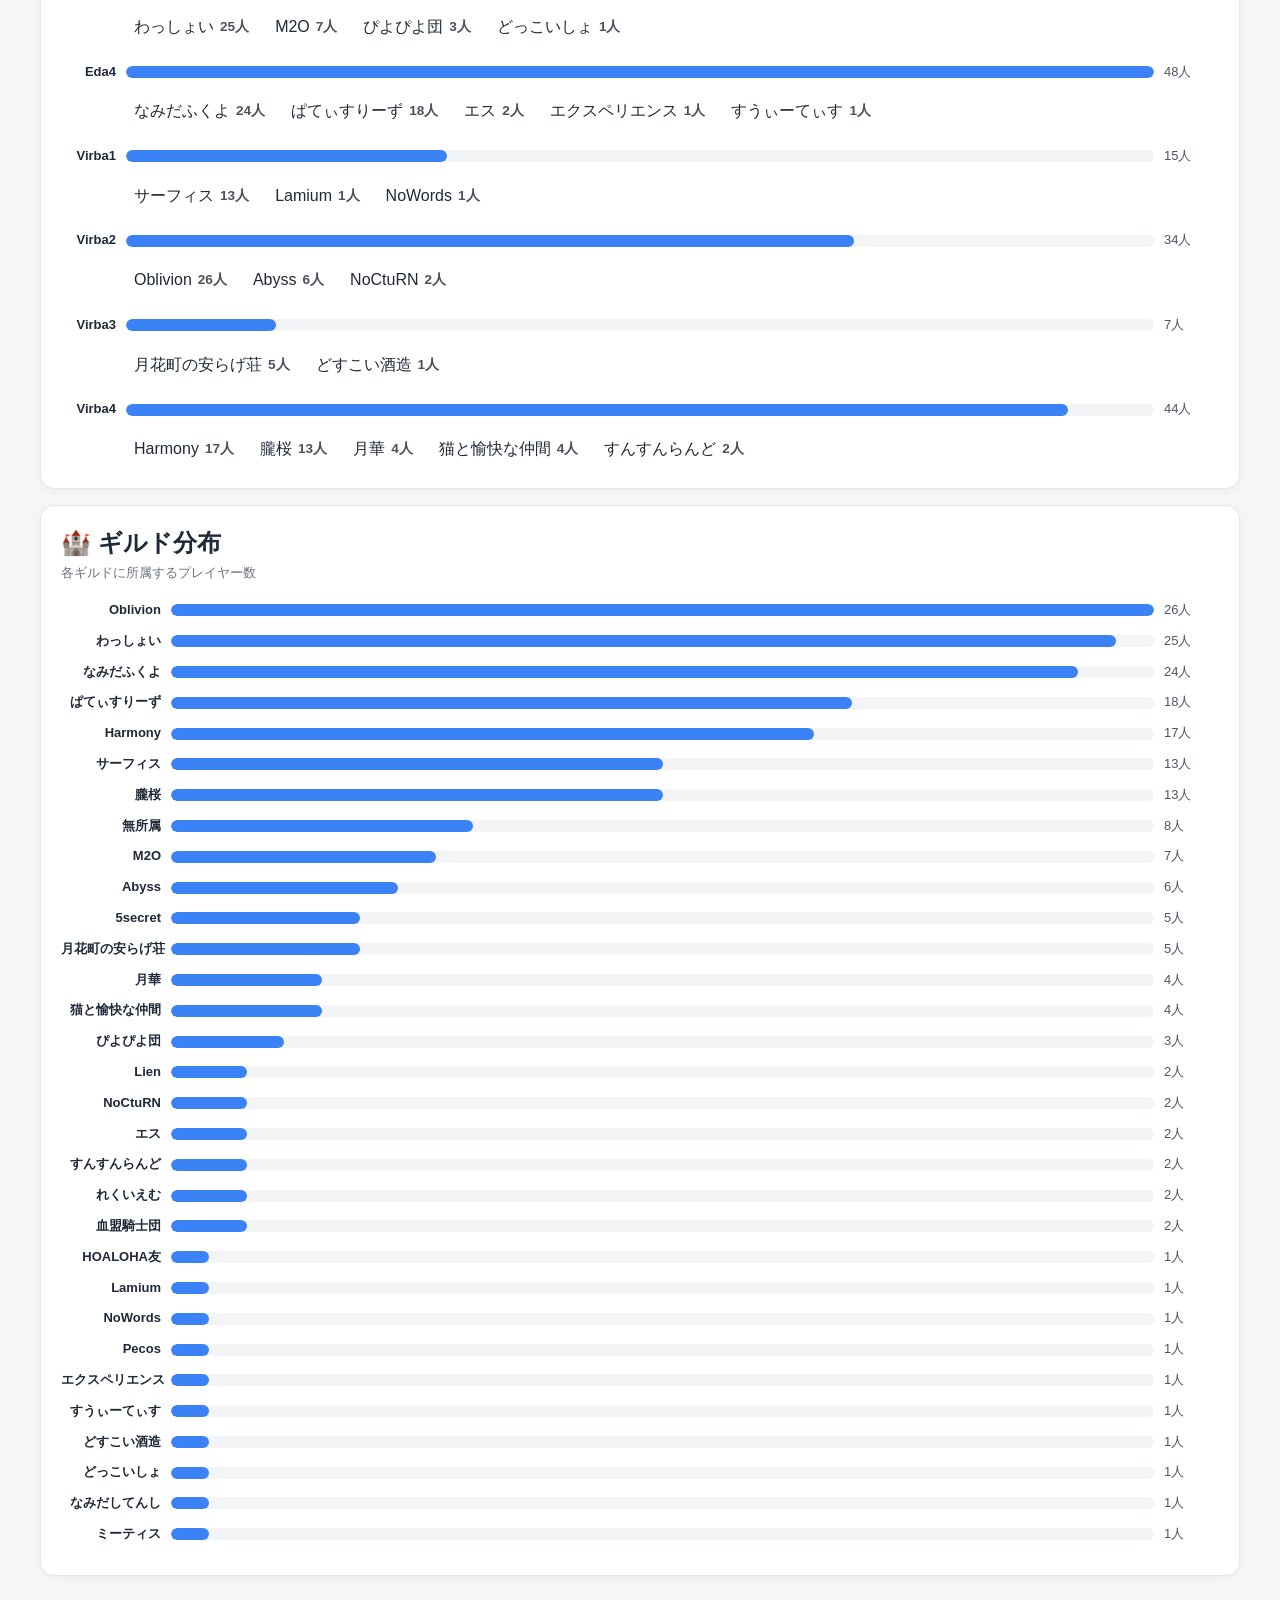
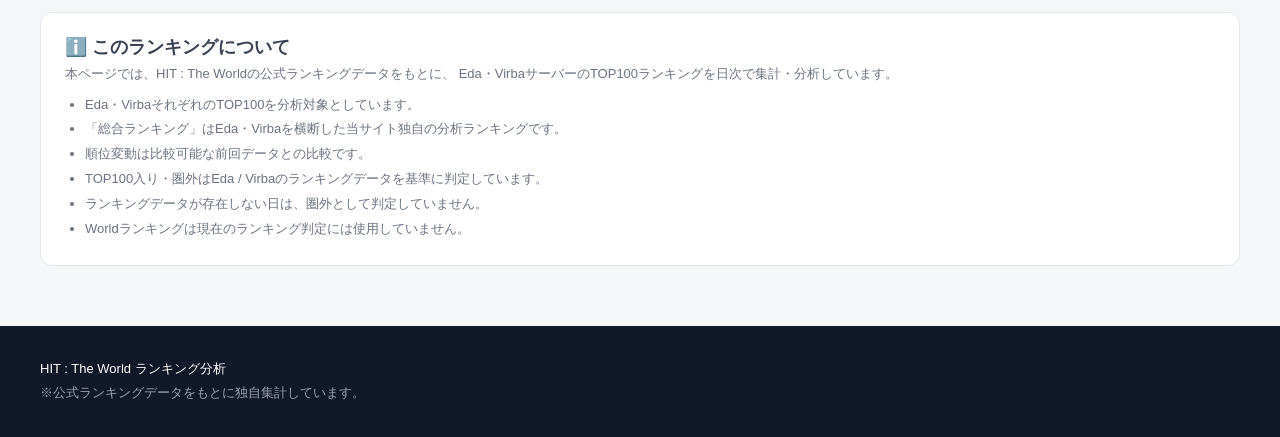
==== commit 0477140e: "分析日の文言削除" ====
--- a/web/index.html
+++ b/web/index.html
@@ -90,41 +90,22 @@
 
     <section class="date-section">
 
-        <div class="section-heading">
-
-            <div>
-
-                <h2>
-                    📅 分析日
-                </h2>
-
-            </div>
-
+        <div class="date-selector">
+
+        <button
+            id="history-date-button"
+            type="button"
+            class="date-picker-button"
+            >
+            読み込み中...
+        </button>
+
+        <div
+            id="date-calendar"
+            class="date-calendar"
+            hidden
+            >
         </div>
-
-
-        <div class="date-selector">
-
-            <label for="history-date-button">
-    分析日
-</label>
-
-
-<button
-    id="history-date-button"
-    type="button"
-    class="date-picker-button"
->
-    読み込み中...
-</button>
-
-
-<div
-    id="date-calendar"
-    class="date-calendar"
-    hidden
->
-</div>
 
 
             <button
@@ -1729,4 +1710,3 @@
 </body>
 
 </html>
-```
--- a/web/style.css
+++ b/web/style.css
@@ -150,24 +150,81 @@
     white-space: nowrap;
 }
 
-.date-selector select {
-    min-width: 180px;
-    padding: 9px 34px 9px 12px;
+.date-selector {
+    position: relative;
+    display: flex;
+    align-items: center;
+    gap: 10px;
+    padding: 18px 20px;
+    background: #ffffff;
+    border-radius: 12px;
+    box-shadow: 0 2px 8px rgba(0, 0, 0, 0.06);
+}
+
+.date-selector label {
+    font-weight: 700;
+    white-space: nowrap;
+}
+
+.date-picker-button {
+    min-width: 150px;
+    padding: 9px 36px 9px 14px;
 
     border: 1px solid #d1d5db;
     border-radius: 8px;
+
     background: #ffffff;
     color: #111827;
 
     font-size: 14px;
+    font-weight: 500;
+
     cursor: pointer;
-}
-
-.date-selector select:focus {
+    position: relative;
+}
+
+.date-picker-button::after {
+    content: "▼";
+    position: absolute;
+    right: 12px;
+    top: 50%;
+    transform: translateY(-50%);
+
+    font-size: 10px;
+    color: #64748b;
+}
+
+.date-picker-button:hover {
+    border-color: #94a3b8;
+    background: #f8fafc;
+}
+
+.date-picker-button:focus {
     outline: none;
-    border-color: #2563eb;
-    box-shadow: 0 0 0 3px rgba(37, 99, 235, 0.12);
-}
+    border-color: #64748b;
+    box-shadow: 0 0 0 3px rgba(100, 116, 139, 0.12);
+}
+
+#latest-button {
+    padding: 9px 16px;
+
+    border: 0;
+    border-radius: 8px;
+
+    background: #111827;
+    color: #ffffff;
+
+    font-size: 13px;
+    font-weight: 700;
+
+    cursor: pointer;
+    transition: opacity 0.15s ease;
+}
+
+#latest-button:hover {
+    opacity: 0.85;
+}
+
 
 #latest-button {
     padding: 9px 16px;
